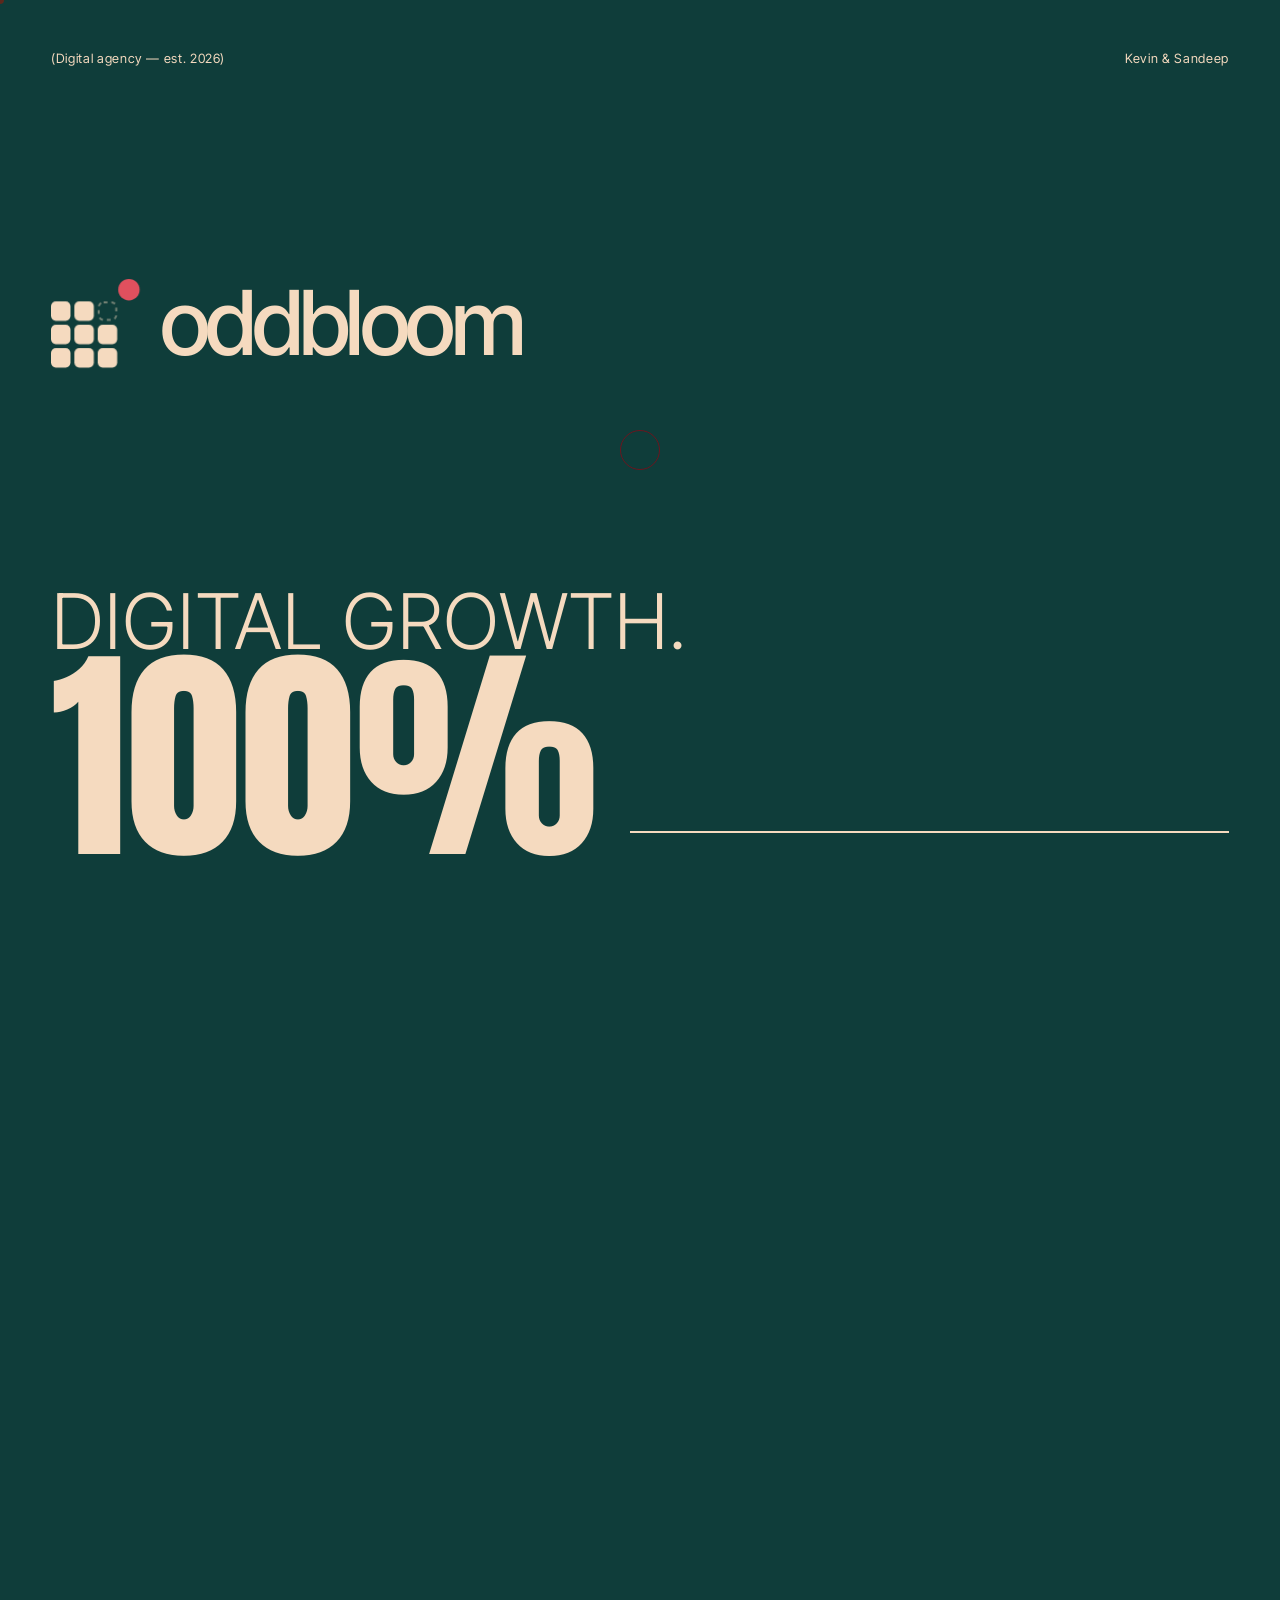
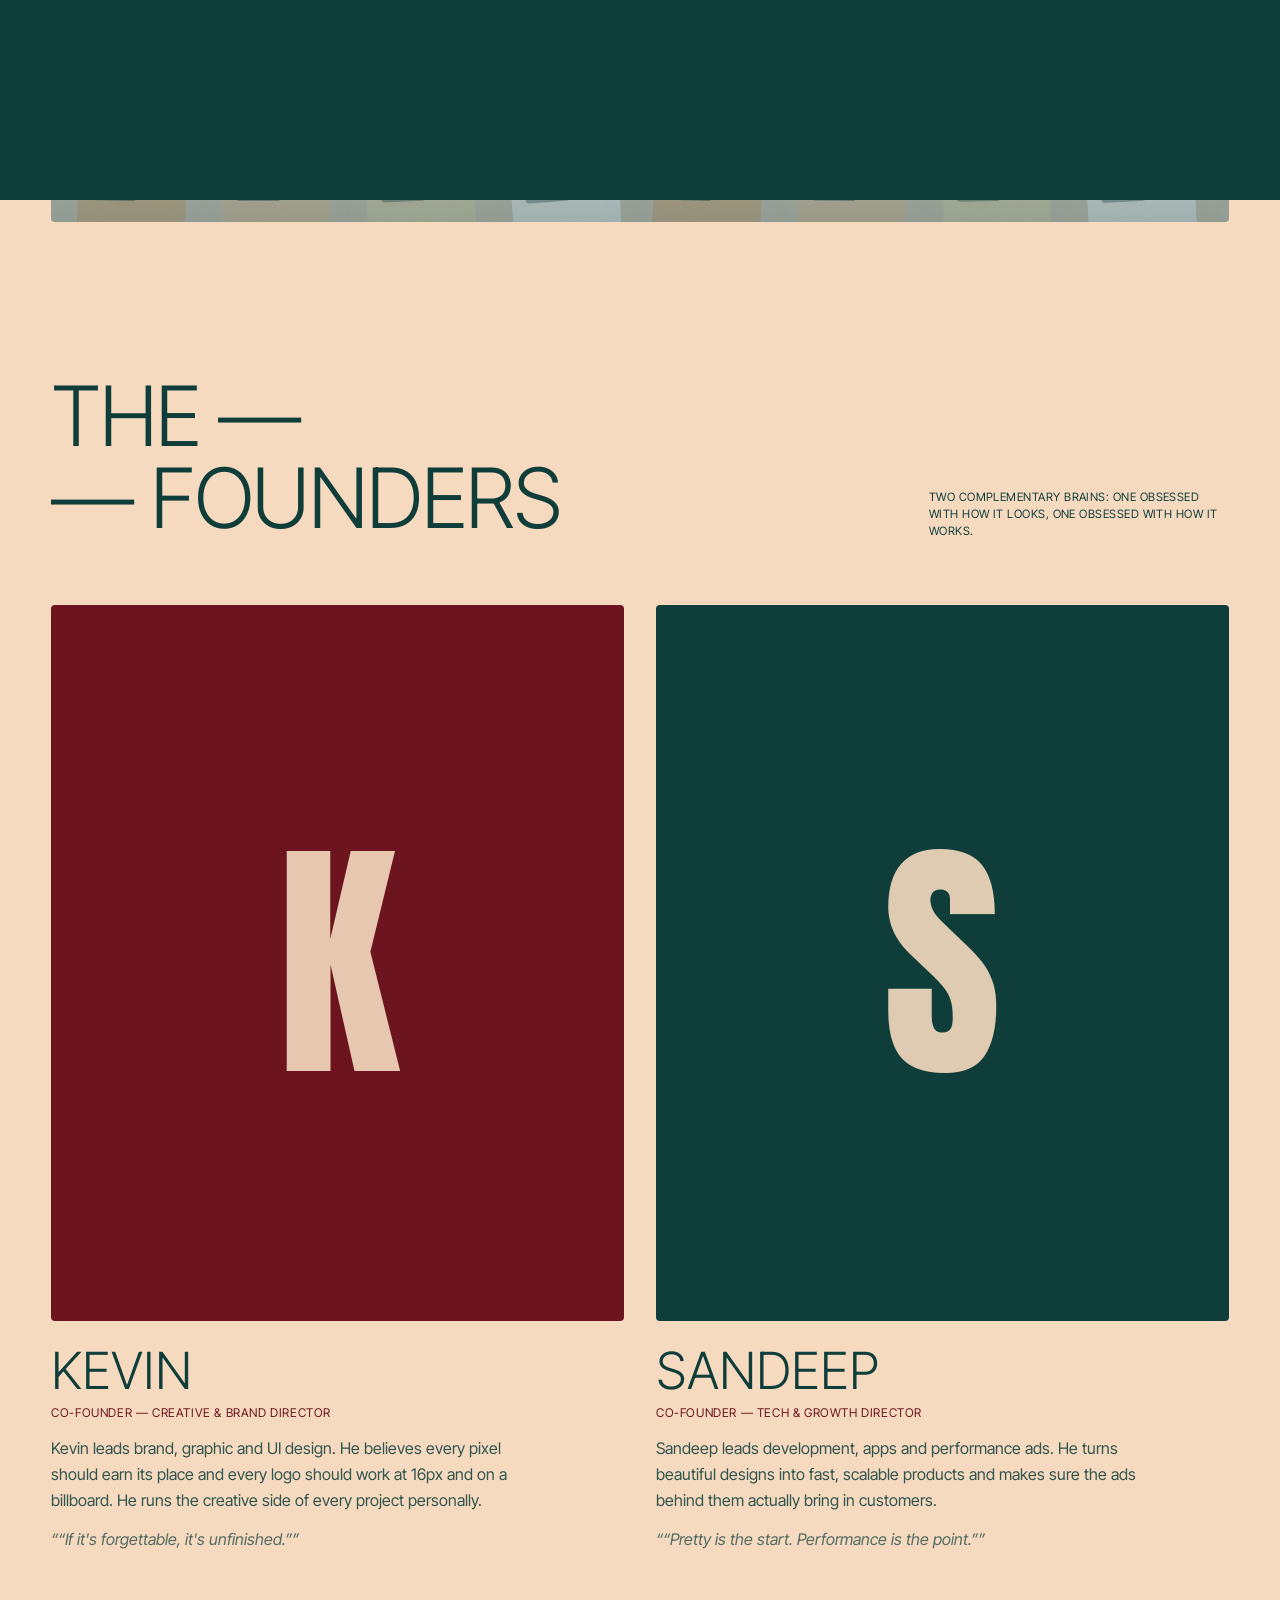
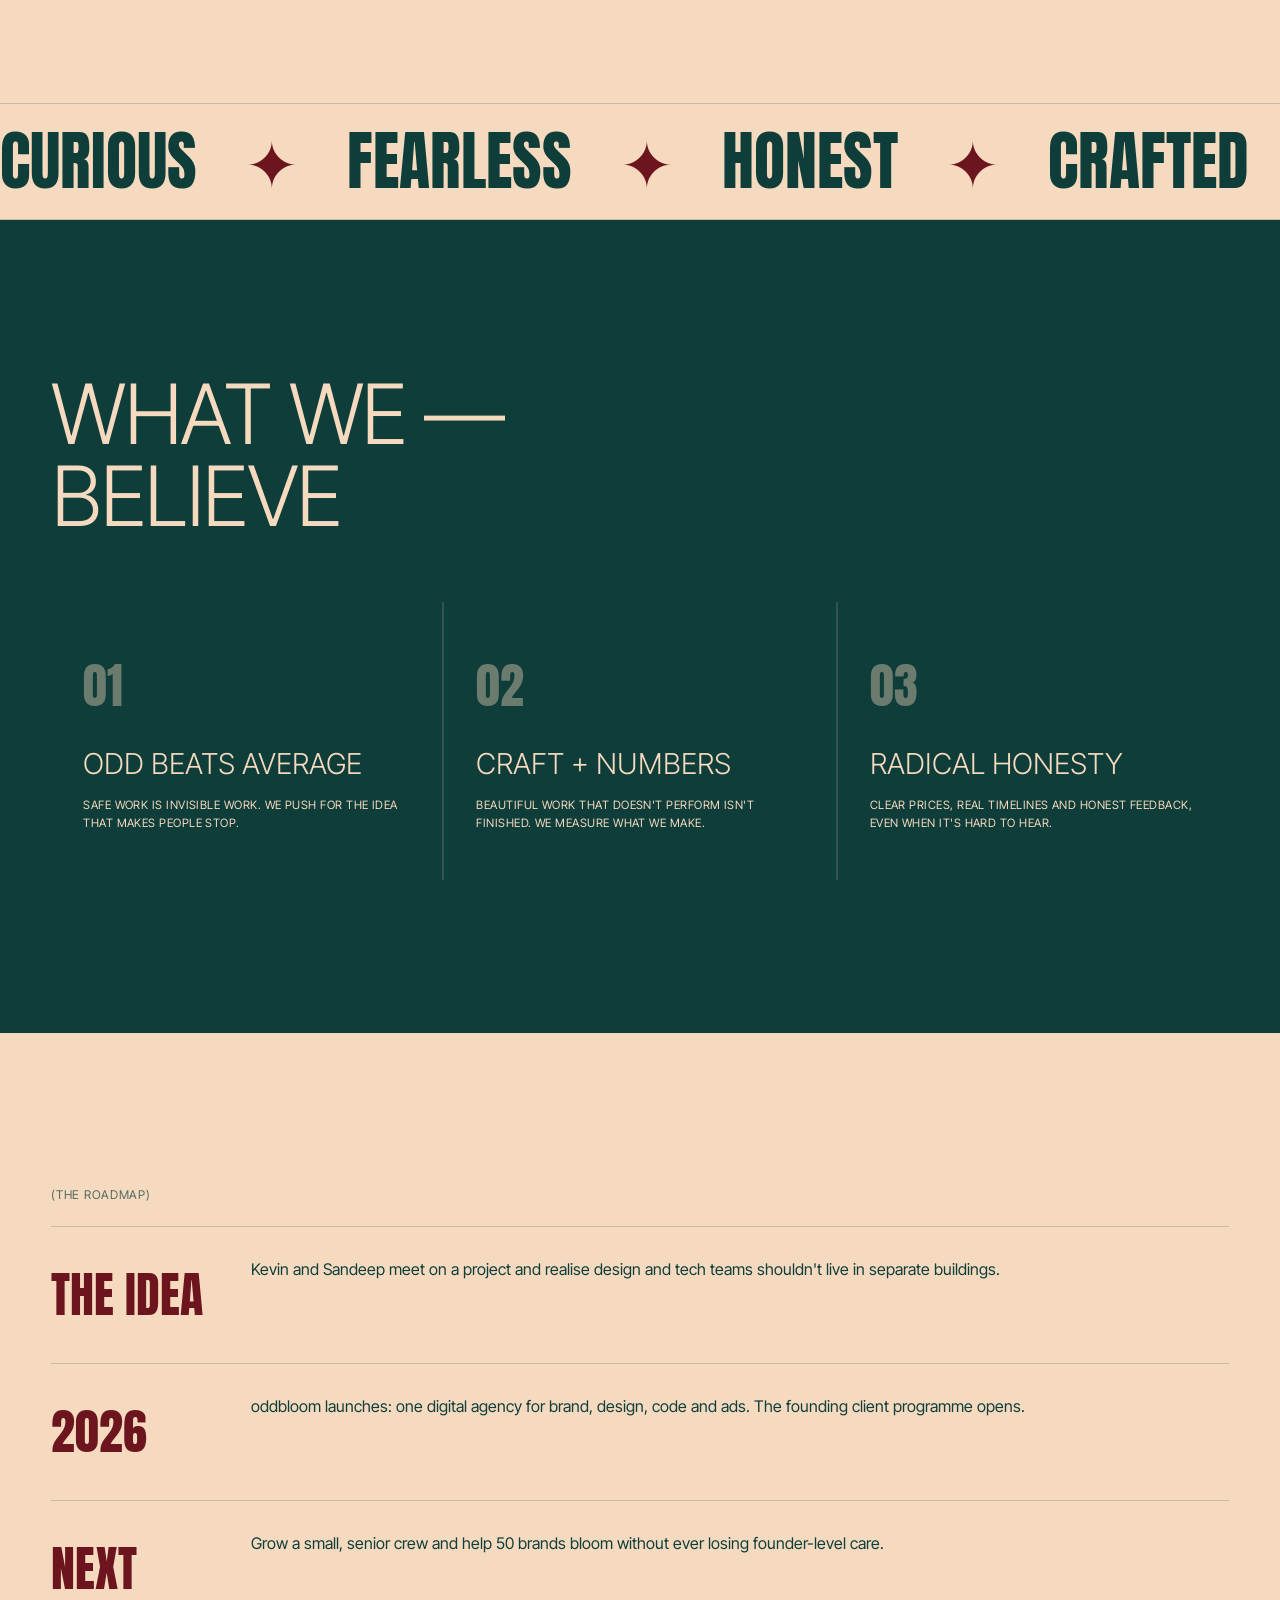
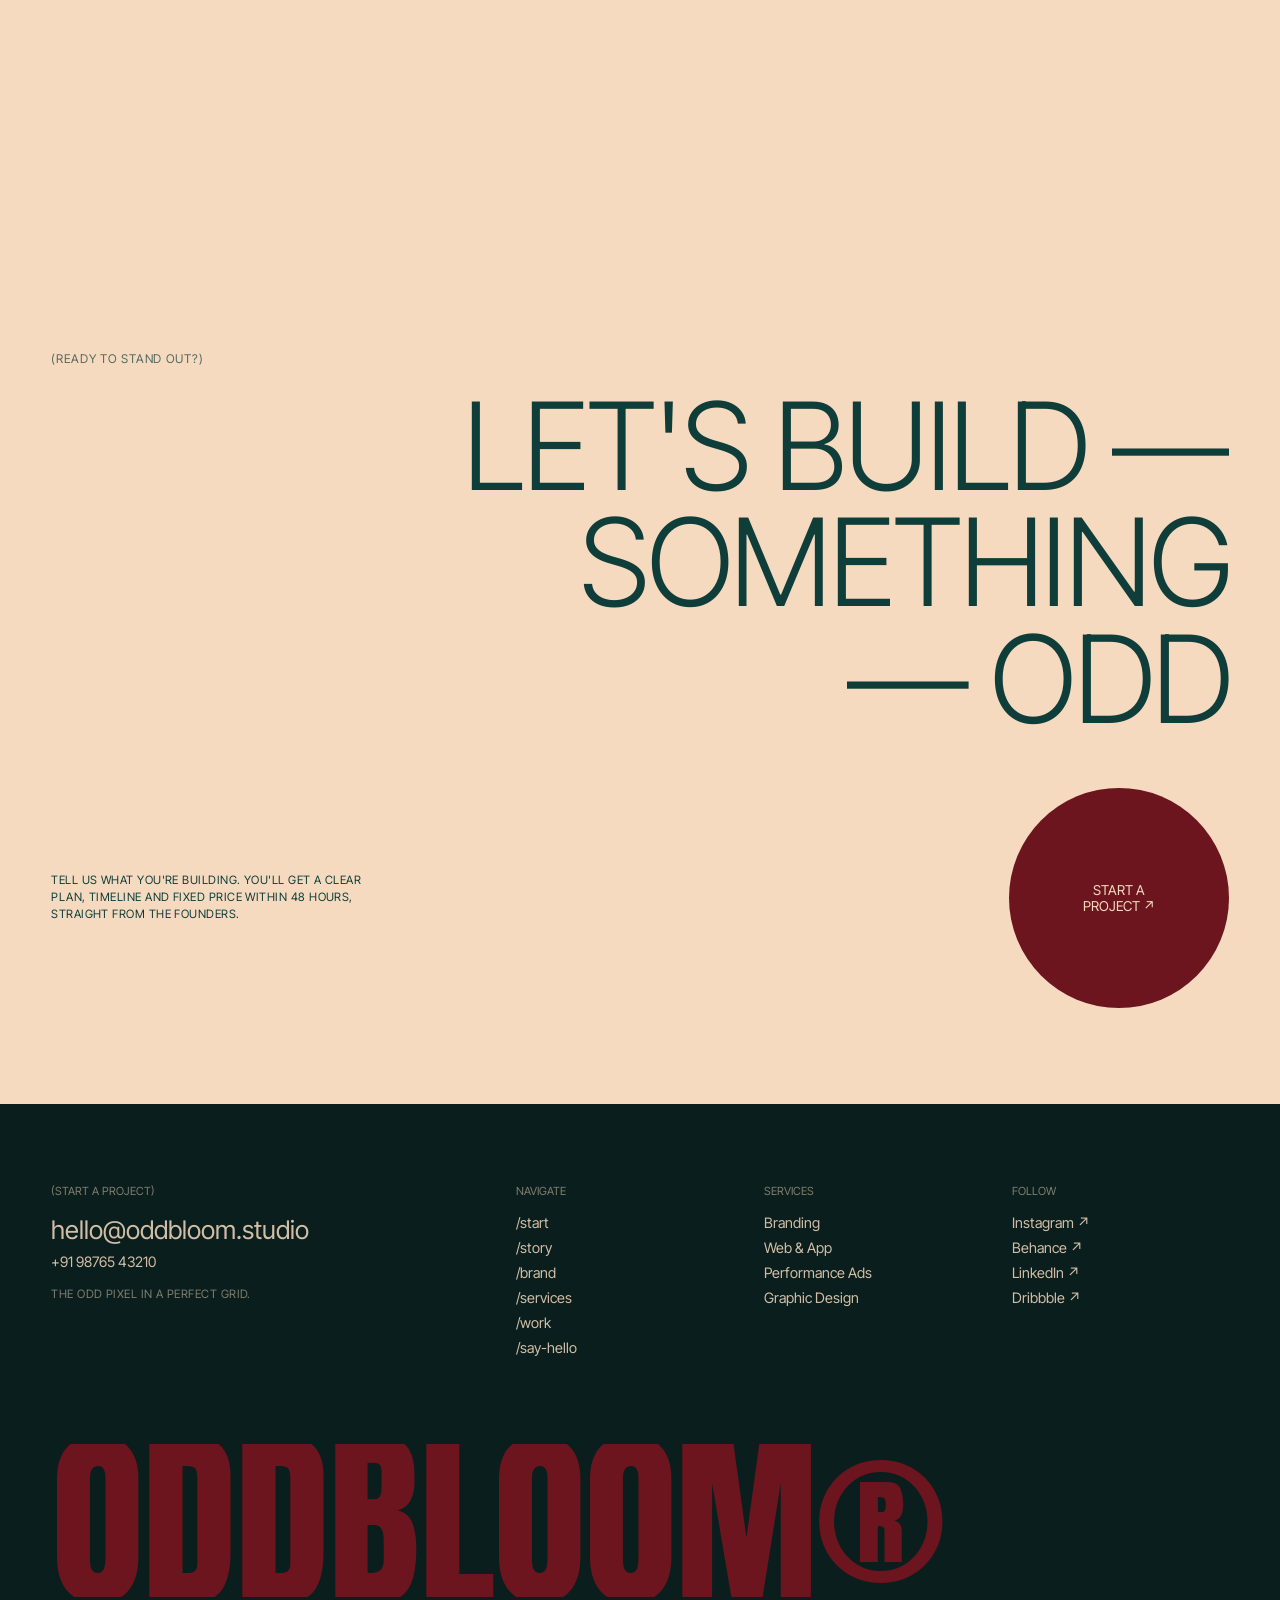
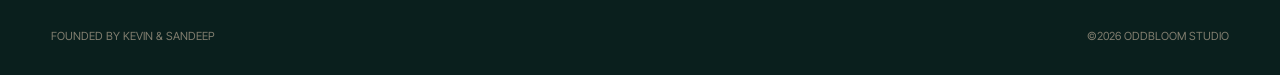
==== about.html @ 6abc6813 "first commit" ====
<!DOCTYPE html>
<html lang="en">
<head>
<meta charset="UTF-8"><meta name="viewport" content="width=device-width, initial-scale=1.0">
<title>Our Story — oddbloom® Digital Agency</title>
<meta name="description" content="oddbloom — a new-generation digital agency for brand, design, development and ads. Founded by Kevin & Sandeep.">
<meta property="og:title" content="oddbloom® — the digital agency that won’t blend in."><meta name="theme-color" content="#0F3D3A">
<link rel="icon" href="data:image/svg+xml,%3Csvg xmlns='http://www.w3.org/2000/svg' viewBox='-6 -6 58 58'%3E%3Crect x='-6' y='-6' width='58' height='58' rx='12' fill='%230F3D3A'/%3E%3Cg fill='%23F5DABF'%3E%3Crect x='0' y='12' width='10' height='10' rx='2.5'/%3E%3Crect x='12' y='12' width='10' height='10' rx='2.5'/%3E%3Crect x='0' y='24' width='10' height='10' rx='2.5'/%3E%3Crect x='12' y='24' width='10' height='10' rx='2.5'/%3E%3Crect x='24' y='24' width='10' height='10' rx='2.5'/%3E%3Crect x='0' y='36' width='10' height='10' rx='2.5'/%3E%3Crect x='12' y='36' width='10' height='10' rx='2.5'/%3E%3Crect x='24' y='36' width='10' height='10' rx='2.5'/%3E%3C/g%3E%3Ccircle cx='40' cy='6' r='5.5' fill='%23E0505E'/%3E%3C/svg%3E">
<link rel="preconnect" href="https://fonts.googleapis.com"><link rel="preconnect" href="https://fonts.gstatic.com" crossorigin>
<link href="https://fonts.googleapis.com/css2?family=Anton&family=Inter+Tight:wght@300;400;500&display=swap" rel="stylesheet">
<link rel="stylesheet" href="css/style.css">
</head>
<body>
<div class="preloader" id="preloader">
  <div class="pl-layer b"></div>
  <div class="pl-layer g">
    <div class="pl-top"><span>(Digital agency — est. 2026)</span><span>Kevin &amp; Sandeep</span></div>
    <div class="pl-logo"><svg class="mark" viewBox="0 0 46 46" aria-hidden="true"><g class="rot"><rect class="px" x="0" y="12" width="10" height="10" rx="2.5"/><rect class="px" x="12" y="12" width="10" height="10" rx="2.5"/><rect class="px" x="0" y="24" width="10" height="10" rx="2.5"/><rect class="px" x="12" y="24" width="10" height="10" rx="2.5"/><rect class="px" x="24" y="24" width="10" height="10" rx="2.5"/><rect class="px" x="0" y="36" width="10" height="10" rx="2.5"/><rect class="px" x="12" y="36" width="10" height="10" rx="2.5"/><rect class="px" x="24" y="36" width="10" height="10" rx="2.5"/></g><rect class="ghost" x="24.5" y="12.5" width="9" height="9" rx="2.5"/><circle class="odd" cx="40" cy="6" r="5.5"/></svg><span>oddbloom</span></div>
    <div><div class="pl-words"><span>Odd ideas.</span><span>Bold design.</span><span>Smart ads.</span><span>Digital growth.</span></div>
    <div class="pl-bottom"><div class="pl-count"><span id="plCount">0</span>%</div><div class="pl-bar"><i id="plBar"></i></div></div></div>
  </div>
</div>
<div class="pt"><i></i><i></i></div>
<div class="cursor"></div><div class="cursor-ring"></div>
<div class="progress"></div>
<header class="header">
  <a href="index.html" class="logo" aria-label="oddbloom home"><svg class="mark" viewBox="0 0 46 46" aria-hidden="true"><g><rect class="px" x="0" y="12" width="10" height="10" rx="2.5"/><rect class="px" x="12" y="12" width="10" height="10" rx="2.5"/><rect class="px" x="0" y="24" width="10" height="10" rx="2.5"/><rect class="px" x="12" y="24" width="10" height="10" rx="2.5"/><rect class="px" x="24" y="24" width="10" height="10" rx="2.5"/><rect class="px" x="0" y="36" width="10" height="10" rx="2.5"/><rect class="px" x="12" y="36" width="10" height="10" rx="2.5"/><rect class="px" x="24" y="36" width="10" height="10" rx="2.5"/></g><rect class="ghost" x="24.5" y="12.5" width="9" height="9" rx="2.5"/><circle class="odd" cx="40" cy="6" r="5.5"/></svg><span>oddbloom<sup>®</sup></span></a>
  <nav class="nav"><a href="index.html"><i>/</i>start</a><a href="about.html"><i>/</i>story</a><a href="brand.html"><i>/</i>brand</a><a href="services.html"><i>/</i>services</a><a href="work.html"><i>/</i>work</a><a href="contact.html"><i>/</i>say-hello</a></nav>
  <button class="menu-btn" aria-label="Menu"><span></span><span></span></button>
</header>
<div class="menu">
  <a href="index.html"><span>/start</span></a><a href="about.html"><span>/story</span></a><a href="brand.html"><span>/brand</span></a><a href="services.html"><span>/services</span></a><a href="work.html"><span>/work</span></a><a href="contact.html"><span>/say-hello</span></a>
</div>
<main>
<section class="hero page-hero dark"><div class="ph" style="opacity:.28" data-speed="0.15"><img src="assets/img/hero-about.jpg" alt=""></div>
  <span class="label" style="position:relative;z-index:2">(/story)</span>
  <h1 class="big"><span class="line"><span>TWO —</span></span><span class="line"><span>FOUNDERS</span></span><span class="line"><span>— ONE AGENCY</span></span></h1>
  <div class="hero-meta"><p class="small">A designer and an engineer who believe brands should feel human, look fearless and actually perform.</p><span class="small">(Scroll ↓)</span></div>
</section>
<section class="sec">
  <div class="container split">
    <span class="label">(Why “oddbloom”?)</span>
    <p class="statement scrub">“Odd” is the idea that doesn't fit the template. “Bloom” is what happens when it gets the right design, code and media behind it. oddbloom is our promise: protect the odd idea, then grow it online until nobody can scroll past it.</p>
  </div>
</section>
<section class="sec" style="padding-top:0"><div class="container"><div class="wide-img"><div class="ph"><img src="assets/img/workshop.jpg" alt="Workshop wall" loading="lazy"></div></div></div></section>
<section class="sec" style="padding-top:0">
  <div class="container">
    <div class="sec-head"><h2 class="h2"><span class="line"><span>THE —</span></span><span class="line"><span>— FOUNDERS</span></span></h2><p class="small">Two complementary brains: one obsessed with how it looks, one obsessed with how it works.</p></div>
    <div class="founders">
      <div class="founder reveal"><div class="img bordo"><span class="mono">K</span><div class="ph"><img src="images/kevin.jpg" alt="Kevin, co-founder"></div></div>
        <h3>Kevin</h3><span class="role">Co-founder — Creative &amp; Brand Director</span>
        <p>Kevin leads brand, graphic and UI design. He believes every pixel should earn its place and every logo should work at 16px and on a billboard. He runs the creative side of every project personally.</p>
        <q>“If it's forgettable, it's unfinished.”</q></div>
      <div class="founder reveal d2"><div class="img dark"><span class="mono">S</span><div class="ph"><img src="images/sandeep.jpg" alt="Sandeep, co-founder"></div></div>
        <h3>Sandeep</h3><span class="role">Co-founder — Tech &amp; Growth Director</span>
        <p>Sandeep leads development, apps and performance ads. He turns beautiful designs into fast, scalable products and makes sure the ads behind them actually bring in customers.</p>
        <q>“Pretty is the start. Performance is the point.”</q></div>
    </div>
  </div>
</section>
<div class="marquee "><div class="marquee-track"><span>Curious<em>✦</em></span><span>Fearless<em>✦</em></span><span>Honest<em>✦</em></span><span>Crafted<em>✦</em></span><span>Measurable<em>✦</em></span><span>Curious<em>✦</em></span><span>Fearless<em>✦</em></span><span>Honest<em>✦</em></span><span>Crafted<em>✦</em></span><span>Measurable<em>✦</em></span></div></div>
<section class="sec dark">
  <div class="container">
    <div class="sec-head"><h2 class="h2"><span class="line"><span>WHAT WE —</span></span><span class="line"><span>BELIEVE</span></span></h2></div>
    <div class="values">
      <div class="value reveal"><b>01</b><h3>Odd beats average</h3><p class="small">Safe work is invisible work. We push for the idea that makes people stop.</p></div>
      <div class="value reveal d1"><b>02</b><h3>Craft + numbers</h3><p class="small">Beautiful work that doesn't perform isn't finished. We measure what we make.</p></div>
      <div class="value reveal d2"><b>03</b><h3>Radical honesty</h3><p class="small">Clear prices, real timelines and honest feedback, even when it's hard to hear.</p></div>
    </div>
  </div>
</section>
<section class="sec">
  <div class="container timeline">
    <span class="label">(The roadmap)</span>
    <div class="t-row reveal"><b>THE IDEA</b><p>Kevin and Sandeep meet on a project and realise design and tech teams shouldn't live in separate buildings.</p></div>
    <div class="t-row reveal"><b>2026</b><p>oddbloom launches: one digital agency for brand, design, code and ads. The founding client programme opens.</p></div>
    <div class="t-row reveal"><b>NEXT</b><p>Grow a small, senior crew and help 50 brands bloom without ever losing founder-level care.</p></div>
  </div>
</section>
<section class="cta">
  <div class="container">
    <span class="label">(Ready to stand out?)</span>
    <h2 class="big right"><span class="line"><span>LET'S BUILD —</span></span><span class="line"><span>SOMETHING</span></span><span class="line"><span>— ODD</span></span></h2>
    <div class="cta-row"><p class="small" style="max-width:340px">Tell us what you're building. You'll get a clear plan, timeline and fixed price within 48 hours, straight from the founders.</p>
    <a href="contact.html" class="cta-circle" data-magnetic>Start a<br>project ↗</a></div>
  </div>
</section>
</main>
<footer class="footer">
  <div class="container">
    <div class="f-grid">
      <div><h4>(Start a project)</h4><a href="mailto:hello@oddbloom.studio" style="font-size:1.6rem">hello@oddbloom.studio</a><a href="tel:+919876543210">+91 98765 43210</a><p class="small" style="opacity:.5;margin-top:1rem">The odd pixel in a perfect grid.</p></div>
      <div><h4>Navigate</h4><a href="index.html">/start</a><a href="about.html">/story</a><a href="brand.html">/brand</a><a href="services.html">/services</a><a href="work.html">/work</a><a href="contact.html">/say-hello</a></div>
      <div><h4>Services</h4><a href="services.html">Branding</a><a href="services.html">Web &amp; App</a><a href="services.html">Performance Ads</a><a href="services.html">Graphic Design</a></div>
      <div><h4>Follow</h4><a href="#">Instagram ↗</a><a href="#">Behance ↗</a><a href="#">LinkedIn ↗</a><a href="#">Dribbble ↗</a></div>
    </div>
    <div class="f-logo">ODDBLOOM®</div>
    <div class="f-bottom"><span>Founded by Kevin &amp; Sandeep</span><span>©<span class="year"></span> oddbloom studio</span></div>
  </div>
</footer>
<script src="js/main.js"></script>
</body>
</html>
---- css/style.css ----
:root{--bordo:#6C151E;--green:#0F3D3A;--cream:#F5DABF;--ink:#0a1f1d;--ease:cubic-bezier(.77,0,.175,1);--out:cubic-bezier(.16,1,.3,1);--display:'Anton',sans-serif;--sans:'Inter Tight',sans-serif}
*{margin:0;padding:0;box-sizing:border-box}
html{scroll-behavior:smooth}
body{font-family:var(--sans);background:var(--cream);color:var(--green);overflow-x:hidden;-webkit-font-smoothing:antialiased}
body.loading{overflow:hidden}
a{color:inherit;text-decoration:none}
button{font:inherit;cursor:pointer;border:0;background:none;color:inherit}
::selection{background:var(--bordo);color:var(--cream)}
.container{width:min(1320px,92vw);margin-inline:auto}
.dark{background:var(--green);color:var(--cream)}
.bordo{background:var(--bordo);color:var(--cream)}
.small{font-size:.72rem;text-transform:uppercase;letter-spacing:.04em;line-height:1.5}

/* PRELOADER */
.preloader{position:fixed;inset:0;z-index:999;pointer-events:none}
.pl-layer{position:absolute;inset:0;transition:transform 1s var(--ease)}
.pl-layer.b{background:var(--bordo);transition-delay:.15s}
.pl-layer.g{background:var(--green);color:var(--cream);display:flex;flex-direction:column;justify-content:space-between;padding:4vw}
.preloader.done .pl-layer{transform:translateY(-100%)}
.pl-top{display:flex;justify-content:space-between;font-size:.8rem;letter-spacing:.05em}
.pl-words{height:1.1em;overflow:hidden;font:300 clamp(2rem,6vw,5rem)/1.1 var(--sans);text-transform:uppercase}
.pl-words span{display:block;animation:words 2.4s var(--ease) forwards}
@keyframes words{0%,20%{transform:translateY(0)}25%,45%{transform:translateY(-100%)}50%,70%{transform:translateY(-200%)}75%,100%{transform:translateY(-300%)}}
.pl-bottom{display:flex;align-items:flex-end;justify-content:space-between;gap:2rem}
.pl-count{font:clamp(5rem,18vw,16rem)/.8 var(--display)}
.pl-bar{flex:1;height:2px;background:rgba(245,218,191,.2);margin-bottom:1rem}
.pl-bar i{display:block;height:100%;width:0;background:var(--cream)}

/* PAGE TRANSITION */
.pt{position:fixed;inset:0;z-index:998;pointer-events:none}
.pt i{position:absolute;inset:0;transform:translateY(100%);transition:transform .7s var(--ease)}
.pt i:first-child{background:var(--bordo)}
.pt i:last-child{background:var(--green);transition-delay:.1s}
.pt.cover i{transform:translateY(0);transition:none}
.pt.reveal i{transform:translateY(-100%)}
.pt.leave i{transform:translateY(0)}

/* CURSOR */
.cursor,.cursor-ring{position:fixed;top:0;left:0;pointer-events:none;z-index:1000;border-radius:50%;transform:translate(-50%,-50%)}
.cursor{width:8px;height:8px;background:var(--bordo);mix-blend-mode:difference}
.cursor-ring{width:40px;height:40px;border:1px solid var(--bordo);display:grid;place-items:center;font-size:.65rem;text-transform:uppercase;color:var(--cream);transition:width .35s var(--out),height .35s var(--out),background .35s}
.cursor-ring.hover{width:70px;height:70px;background:rgba(108,21,30,.15)}
.cursor-ring.view{width:100px;height:100px;background:var(--bordo);border-color:var(--bordo)}
@media (hover:none){.cursor,.cursor-ring{display:none}}

/* HEADER */
.header{position:fixed;top:0;left:0;right:0;z-index:100;display:flex;justify-content:space-between;align-items:center;padding:1.4rem 4vw;transition:transform .5s var(--ease),background .4s;mix-blend-mode:difference;color:#fff}
.header.hide{transform:translateY(-100%)}
.logo{font-size:.85rem;font-weight:500;letter-spacing:.03em}
.nav{display:flex;gap:2.2rem;font-size:.75rem;text-transform:uppercase}
.nav a{position:relative;overflow:hidden;display:inline-block}
.nav a::after{content:'';position:absolute;left:0;bottom:-2px;width:100%;height:1px;background:currentColor;transform:scaleX(0);transform-origin:right;transition:transform .5s var(--ease)}
.nav a:hover::after,.nav a.active::after{transform:scaleX(1);transform-origin:left}
.menu-btn{display:none;width:34px;height:20px;position:relative;z-index:102}
.menu-btn span{position:absolute;left:0;width:100%;height:1.5px;background:#fff;transition:.4s var(--ease)}
.menu-btn span:first-child{top:4px}.menu-btn span:last-child{bottom:4px}
.menu-open .menu-btn span:first-child{top:9px;transform:rotate(45deg)}
.menu-open .menu-btn span:last-child{bottom:9px;transform:rotate(-45deg)}
.progress{position:fixed;top:0;left:0;height:2px;background:var(--bordo);z-index:101;width:0}
.menu{position:fixed;inset:0;background:var(--bordo);color:var(--cream);z-index:99;clip-path:circle(0% at 95% 4%);transition:clip-path .9s var(--ease);display:flex;flex-direction:column;justify-content:center;padding:0 6vw}
.menu-open .menu{clip-path:circle(150% at 95% 4%)}
.menu a{font:300 clamp(2.5rem,11vw,5rem)/1.1 var(--sans);text-transform:uppercase;overflow:hidden;display:block}
.menu a span{display:inline-block;transform:translateY(110%);transition:transform .8s var(--out)}
.menu-open .menu a span{transform:none}
.menu a:nth-child(2) span{transition-delay:.05s}.menu a:nth-child(3) span{transition-delay:.1s}.menu a:nth-child(4) span{transition-delay:.15s}.menu a:nth-child(5) span{transition-delay:.2s}
@media(max-width:800px){.nav{display:none}.menu-btn{display:block}}

/* TYPE */
.big{font:300 clamp(3rem,9.5vw,9.5rem)/.92 var(--sans);text-transform:uppercase;letter-spacing:-.04em}
.h2{font:300 clamp(2.4rem,6.5vw,6.5rem)/.95 var(--sans);text-transform:uppercase;letter-spacing:-.03em}
.line{display:block;overflow:hidden;padding-bottom:.04em}
.line>span{display:inline-block;transform:translateY(110%);transition:transform 1.2s var(--out)}
.ready .hero .line>span,.in .line>span,.line.in>span{transform:none}
.line:nth-child(2)>span{transition-delay:.1s}.line:nth-child(3)>span{transition-delay:.2s}
.right{text-align:right}
.indent{padding-left:12vw}
.label{font-size:.75rem;text-transform:uppercase;letter-spacing:.06em;opacity:.7;display:block;margin-bottom:1.5rem}

/* REVEAL */
.reveal{opacity:0;transform:translateY(50px);transition:opacity 1s var(--out),transform 1.2s var(--out)}
.reveal.in{opacity:1;transform:none}
.d1{transition-delay:.1s}.d2{transition-delay:.2s}.d3{transition-delay:.3s}
.scrub .w{opacity:.15;transition:opacity .3s}
.scrub .w.on{opacity:1}

/* HERO */
.hero{min-height:100vh;position:relative;padding:8rem 4vw 3rem;display:flex;flex-direction:column;justify-content:flex-end;overflow:hidden}
.hero .big{position:relative;z-index:2}
.hero-meta{display:flex;justify-content:space-between;align-items:flex-end;margin-top:2.5rem;gap:2rem;position:relative;z-index:2}
.hero-meta p{max-width:320px}
.arches{position:absolute;right:4vw;top:12vh;width:min(480px,38vw);height:62vh;z-index:1}
.arch{position:absolute;bottom:0;border-radius:999px 999px 20px 20px;transition:transform .6s var(--out)}
.arch.a1{left:0;width:38%;height:85%;background:linear-gradient(160deg,#8a2330,var(--bordo) 50%,#3e0a10);box-shadow:inset -20px 0 50px rgba(0,0,0,.3)}
.arch.a2{left:28%;width:40%;height:100%;background:radial-gradient(ellipse at 30% 20%,#1d5a55,var(--green) 45%,#061a18),repeating-linear-gradient(115deg,transparent 0 30px,rgba(255,255,255,.04) 30px 32px);background-blend-mode:overlay;box-shadow:0 30px 60px rgba(15,61,58,.35)}
.arch.a3{right:0;width:32%;height:65%;background:linear-gradient(180deg,#fff3e6,#e8c39f);box-shadow:inset 10px 0 40px rgba(108,21,30,.15)}
.orb{position:absolute;width:90px;height:90px;border-radius:50%;background:radial-gradient(circle at 35% 30%,#fff,var(--cream) 50%,#d4b08c);bottom:-20px;left:62%;box-shadow:0 20px 40px rgba(0,0,0,.2)}
.circle-badge{width:120px;height:120px;position:relative;flex-shrink:0}
.circle-badge svg{width:100%;height:100%;animation:spin 14s linear infinite}
.circle-badge text{font-size:9.5px;letter-spacing:1.4px;text-transform:uppercase;fill:currentColor}
.circle-badge b{position:absolute;inset:0;display:grid;place-items:center;font-size:1.4rem;font-weight:300}
@keyframes spin{to{transform:rotate(360deg)}}
.page-hero{min-height:75vh}

/* MARQUEE */
.marquee{overflow:hidden;padding:1.6rem 0;border-block:1px solid rgba(15,61,58,.2);white-space:nowrap}
.marquee.bordo{border:0}
.marquee-track{display:inline-flex;animation:marq 25s linear infinite}
.marquee span{font:clamp(2rem,5vw,4.5rem)/1 var(--display);text-transform:uppercase;padding-right:3rem}
.marquee span em{font-style:normal;color:var(--bordo);padding-left:3rem}
.marquee.bordo span em{color:var(--cream)}
@keyframes marq{to{transform:translateX(-50%)}}

/* SECTIONS */
section{position:relative}
.sec{padding:clamp(5rem,12vw,10rem) 0}
.split{display:grid;grid-template-columns:1fr 2fr;gap:4rem}
.statement{font:300 clamp(1.6rem,3.4vw,3.2rem)/1.15 var(--sans);letter-spacing:-.02em}
@media(max-width:800px){.split{grid-template-columns:1fr;gap:2rem}}
.sec-head{display:flex;justify-content:space-between;align-items:flex-end;gap:2rem;margin-bottom:4rem;flex-wrap:wrap}
.sec-head p{max-width:300px}

/* SERVICES LIST */
.srv{border-top:1px solid currentColor}
.srv-row{display:grid;grid-template-columns:80px 1fr 1fr 60px;align-items:center;padding:2rem 1rem;border-bottom:1px solid rgba(245,218,191,.25);position:relative;overflow:hidden;cursor:pointer}
.cream-bg .srv-row{border-color:rgba(15,61,58,.2)}
.srv-row::before{content:'';position:absolute;inset:0;background:var(--bordo);transform:scaleY(0);transform-origin:bottom;transition:transform .6s var(--ease);z-index:0}
.srv-row:hover::before{transform:scaleY(1)}
.srv-row>*{position:relative;z-index:1;transition:transform .6s var(--out),color .4s}
.srv-row:hover{color:var(--cream)}
.srv-row:hover h3{transform:translateX(20px)}
.srv-row h3{font:300 clamp(1.6rem,3.5vw,3rem)/1 var(--sans);text-transform:uppercase}
.srv-row .arr{font-size:1.6rem;justify-self:end;transition:transform .5s var(--out)}
.srv-row:hover .arr{transform:rotate(-45deg)}
@media(max-width:700px){.srv-row{grid-template-columns:40px 1fr 30px}.srv-row p{display:none}}

/* WORK GRID */
.work-grid{display:grid;grid-template-columns:repeat(2,1fr);gap:3rem 2rem}
.work-card:nth-child(even){margin-top:8rem}
.work-card .img{aspect-ratio:4/5;overflow:hidden;position:relative;border-radius:4px}
.work-card .art{position:absolute;inset:0;transition:transform 1.2s var(--out)}
.work-card:hover .art{transform:scale(1.08)}
.work-card .meta{display:flex;justify-content:space-between;margin-top:1rem;font-size:.75rem;text-transform:uppercase}
.work-card h3{font:300 clamp(1.4rem,2.5vw,2.2rem)/1.1 var(--sans);text-transform:uppercase;margin-top:.4rem}
.work-card.hide{display:none}
@media(max-width:700px){.work-grid{grid-template-columns:1fr}.work-card:nth-child(even){margin-top:0}}
.art-1{background:radial-gradient(circle at 70% 30%,var(--cream) 0 18%,transparent 19%),linear-gradient(135deg,var(--bordo),#3e0a10)}
.art-2{background:repeating-linear-gradient(90deg,var(--green) 0 40px,#134a46 40px 80px),var(--green)}
.art-2::after,.art-4::after,.art-6::after{content:'';position:absolute;inset:20% 25%;border-radius:999px 999px 0 0}
.art-2::after{background:linear-gradient(var(--cream),#e3b98f)}
.art-3{background:conic-gradient(from 200deg at 50% 60%,var(--bordo),var(--green),var(--cream),var(--bordo))}
.art-4{background:var(--cream)}.art-4::after{background:var(--bordo);inset:15% 20% 0}
.art-5{background:radial-gradient(circle at 30% 70%,var(--bordo) 0 25%,transparent 26%),radial-gradient(circle at 70% 35%,var(--cream) 0 20%,transparent 21%),var(--green)}
.art-6{background:linear-gradient(180deg,#1a1a1a,var(--green))}.art-6::after{background:radial-gradient(circle at 40% 30%,#a8323f,var(--bordo));inset:30% 30% 10%}
.filters{display:flex;gap:.6rem;flex-wrap:wrap;margin-bottom:3rem}
.filters button{padding:.6rem 1.3rem;border:1px solid var(--green);border-radius:99px;font-size:.75rem;text-transform:uppercase;transition:.3s}
.filters button.active,.filters button:hover{background:var(--green);color:var(--cream)}

/* STATS */
.stats{display:grid;grid-template-columns:repeat(4,1fr);gap:2rem}
.stat b{display:block;font:clamp(3.5rem,8vw,7rem)/1 var(--display);color:var(--cream)}
.stat span{font-size:.75rem;text-transform:uppercase;opacity:.75}
@media(max-width:700px){.stats{grid-template-columns:repeat(2,1fr)}}

/* TESTIMONIALS */
.testi{position:relative;min-height:280px}
.t-item{position:absolute;inset:0;opacity:0;transform:translateY(30px);transition:.8s var(--out);pointer-events:none}
.t-item.active{opacity:1;transform:none;pointer-events:auto}
.t-item blockquote{font:300 clamp(1.5rem,3.2vw,3rem)/1.2 var(--sans)}
.t-item cite{display:block;margin-top:2rem;font-style:normal;font-size:.8rem;text-transform:uppercase}
.t-nav{display:flex;gap:1rem;margin-top:2rem}
.t-nav button{width:56px;height:56px;border:1px solid currentColor;border-radius:50%;font-size:1.2rem;transition:.3s}
.t-nav button:hover{background:var(--bordo);border-color:var(--bordo);color:var(--cream)}

/* BUTTON */
.btn{display:inline-flex;align-items:center;gap:.8rem;padding:1.1rem 2rem;border:1px solid currentColor;border-radius:99px;font-size:.8rem;text-transform:uppercase;position:relative;overflow:hidden;transition:color .5s}
.btn::before{content:'';position:absolute;inset:0;background:var(--bordo);border-radius:inherit;transform:translateY(101%);transition:transform .5s var(--ease)}
.btn:hover{color:var(--cream);border-color:var(--bordo)}
.btn:hover::before{transform:none}
.btn>*{position:relative}
.cta-circle{width:clamp(160px,18vw,220px);aspect-ratio:1;border-radius:50%;background:var(--bordo);color:var(--cream);display:grid;place-items:center;text-align:center;font-size:.85rem;text-transform:uppercase;transition:background .4s}
.cta-circle:hover{background:var(--green)}

/* CTA + FOOTER */
.cta{padding:10rem 0 6rem}
.cta-row{display:flex;justify-content:space-between;align-items:center;gap:2rem;flex-wrap:wrap;margin-top:3rem}
.footer{background:var(--ink);color:var(--cream);padding:5rem 0 2rem}
.f-grid{display:grid;grid-template-columns:2fr 1fr 1fr 1fr;gap:2rem;margin-bottom:5rem}
.f-grid h4{font-size:.7rem;text-transform:uppercase;opacity:.5;margin-bottom:1rem;font-weight:400}
.f-grid a{display:block;font-size:.9rem;margin-bottom:.5rem;opacity:.85;transition:.3s}
.f-grid a:hover{opacity:1;color:#f0a3ab;transform:translateX(5px)}
.f-logo{font:clamp(4rem,15vw,14rem)/.8 var(--display);color:var(--bordo);letter-spacing:-.01em;white-space:nowrap;overflow:hidden}
.f-bottom{display:flex;justify-content:space-between;font-size:.7rem;text-transform:uppercase;opacity:.5;margin-top:2rem}
@media(max-width:700px){.f-grid{grid-template-columns:1fr 1fr}}

/* ABOUT */
.values{display:grid;grid-template-columns:repeat(3,1fr);gap:2px;background:rgba(245,218,191,.15)}
.value{background:var(--green);padding:3rem 2rem;transition:background .5s}
.value:hover{background:var(--bordo)}
.value b{font:3rem var(--display);opacity:.4}
.value h3{font:300 1.8rem var(--sans);text-transform:uppercase;margin:1.5rem 0 1rem}
.team{display:grid;grid-template-columns:repeat(4,1fr);gap:1.5rem}
.member .img{aspect-ratio:3/4;position:relative;overflow:hidden;border-radius:4px}
.member .img .art{position:absolute;inset:0;transition:transform 1s var(--out),filter .6s;filter:grayscale(.6)}
.member:hover .art{transform:scale(1.06);filter:none}
.member .img i{position:absolute;left:1rem;bottom:1rem;font:normal 3rem var(--display);color:var(--cream)}
.member h4{font-weight:400;margin-top:1rem;text-transform:uppercase}
.member span{font-size:.75rem;opacity:.6;text-transform:uppercase}
.timeline .t-row{display:grid;grid-template-columns:200px 1fr;padding:2rem 0;border-top:1px solid rgba(15,61,58,.2)}
.timeline b{font:3rem var(--display);color:var(--bordo)}
@media(max-width:800px){.values,.team{grid-template-columns:1fr 1fr}.timeline .t-row{grid-template-columns:1fr}}

/* ACCORDION */
.acc-item{border-bottom:1px solid rgba(15,61,58,.25)}
.dark .acc-item{border-color:rgba(245,218,191,.25)}
.acc-head{width:100%;display:flex;justify-content:space-between;align-items:center;padding:2rem 0;text-align:left;gap:1rem}
.acc-head h3{font:300 clamp(1.4rem,3vw,2.6rem)/1 var(--sans);text-transform:uppercase}
.acc-head i{font-style:normal;font-size:2rem;transition:transform .5s var(--ease)}
.acc-item.open .acc-head i{transform:rotate(45deg)}
.acc-body{display:grid;grid-template-rows:0fr;transition:grid-template-rows .6s var(--ease)}
.acc-item.open .acc-body{grid-template-rows:1fr}
.acc-body>div{overflow:hidden}
.acc-body p{padding-bottom:2rem;max-width:640px;line-height:1.6;opacity:.85}
.tags{display:flex;gap:.5rem;flex-wrap:wrap;padding-bottom:2rem}
.tags span{padding:.4rem .9rem;border:1px solid currentColor;border-radius:99px;font-size:.7rem;text-transform:uppercase}

/* PROCESS + PRICING */
.process{display:grid;grid-template-columns:repeat(4,1fr);gap:1.5rem}
.step{border-top:2px solid var(--bordo);padding-top:1.5rem}
.step b{font:4rem var(--display);color:var(--bordo)}
.step h4{text-transform:uppercase;font-weight:500;margin:.5rem 0}
.step p{font-size:.9rem;line-height:1.5;opacity:.8}
.pricing{display:grid;grid-template-columns:repeat(3,1fr);gap:1.5rem}
.plan{border:1px solid rgba(245,218,191,.3);padding:2.5rem;border-radius:6px;transition:transform .5s var(--out),background .4s}
.plan:hover{transform:translateY(-10px);background:var(--bordo)}
.plan.feat{background:var(--cream);color:var(--green)}
.plan.feat:hover{background:var(--cream)}
.plan h4{text-transform:uppercase;font-weight:400}
.plan .price{font:4rem var(--display);margin:1rem 0}
.plan ul{list-style:none;margin:1.5rem 0 2rem;line-height:2.2;font-size:.9rem}
@media(max-width:800px){.process,.pricing{grid-template-columns:1fr}}

/* WORK LIST HOVER PREVIEW */
.wlist a{display:flex;justify-content:space-between;align-items:center;padding:2rem 0;border-bottom:1px solid rgba(15,61,58,.2);transition:padding .5s var(--out)}
.wlist a:hover{padding-left:2rem;color:var(--bordo)}
.wlist h3{font:300 clamp(1.6rem,4vw,3.5rem)/1 var(--sans);text-transform:uppercase}
.preview{position:fixed;top:0;left:0;width:280px;height:340px;pointer-events:none;z-index:50;border-radius:4px;overflow:hidden;transform:translate(-50%,-50%) scale(0);transition:transform .4s var(--out)}
.preview.show{transform:translate(-50%,-50%) scale(1)}
.preview .art{position:absolute;inset:0}

/* CONTACT */
.c-grid{display:grid;grid-template-columns:1fr 1.4fr;gap:5rem}
.c-info a{display:block;font:300 clamp(1.3rem,2.4vw,2rem) var(--sans);margin-bottom:.6rem;transition:color .3s}
.c-info a:hover{color:var(--bordo)}
.c-info>div{margin-bottom:3rem}
.field{position:relative;margin-bottom:2.2rem}
.field input,.field textarea{width:100%;background:none;border:0;border-bottom:1px solid rgba(15,61,58,.35);padding:1rem 0 .6rem;font:inherit;font-size:1.1rem;color:var(--green);outline:none;resize:none}
.field label{position:absolute;left:0;top:1rem;font-size:1.1rem;opacity:.6;transition:.35s var(--out);pointer-events:none}
.field input:focus+label,.field input:not(:placeholder-shown)+label,.field textarea:focus+label,.field textarea:not(:placeholder-shown)+label{top:-.7rem;font-size:.7rem;text-transform:uppercase;opacity:1;color:var(--bordo)}
.field::after{content:'';position:absolute;left:0;bottom:0;width:100%;height:1px;background:var(--bordo);transform:scaleX(0);transform-origin:left;transition:transform .6s var(--ease)}
.field:focus-within::after{transform:scaleX(1)}
.field.err input,.field.err textarea{border-color:var(--bordo)}
.field small{color:var(--bordo);font-size:.7rem;position:absolute;bottom:-1.2rem;left:0}
.chips{display:flex;flex-wrap:wrap;gap:.5rem;margin-bottom:2.5rem}
.chips input{display:none}
.chips label{padding:.6rem 1.2rem;border:1px solid var(--green);border-radius:99px;font-size:.75rem;text-transform:uppercase;cursor:pointer;transition:.3s}
.chips input:checked+label{background:var(--bordo);border-color:var(--bordo);color:var(--cream)}
.form-msg{margin-top:1.5rem;font-size:.9rem;color:var(--bordo);min-height:1.2em}
@media(max-width:800px){.c-grid{grid-template-columns:1fr}}

/* ===== v2 additions ===== */
.logo{display:flex;align-items:center;gap:.55rem;font-size:1.15rem;font-weight:500;letter-spacing:-.04em}
.logo svg{width:28px;height:28px;transition:transform .8s var(--out)}
.logo:hover svg{transform:rotate(90deg)}
.logo sup{font-size:.55rem;margin-left:1px}
.mark .p{fill:currentColor}.mark .odd{fill:var(--bordo)}
.header .mark .odd{fill:#f0a3ab}
.pl-logo{display:flex;align-items:center;gap:1.2rem;font:500 clamp(2.5rem,7vw,6rem)/1 var(--sans);letter-spacing:-.05em}
.pl-logo svg{width:1em;height:1em}
.pl-logo .p{transform-origin:20px 20px;transform:scale(0);animation:petal .9s var(--out) forwards}
.pl-logo g g:nth-child(2) .p{animation-delay:.15s}.pl-logo g g:nth-child(3) .p{animation-delay:.3s}.pl-logo g g:nth-child(4) .p{animation-delay:.45s}
.pl-logo .odd{transform-origin:35px 5px;transform:scale(0);animation:petal .6s var(--out) .9s forwards}
@keyframes petal{to{transform:scale(1)}}
.pl-logo .rot{animation:spin 6s linear infinite;transform-origin:20px 20px}

/* images */
.ph{position:absolute;inset:0;background:linear-gradient(135deg,var(--bordo),var(--green));overflow:hidden}
.ph img{width:100%;height:100%;object-fit:cover;filter:grayscale(1) contrast(1.05);transition:transform 1.2s var(--out),filter .8s}
.ph.fail img{display:none}
a:hover .ph img,.member:hover .ph img,.why-img:hover img{filter:grayscale(0);transform:scale(1.07)}
.ph::after{content:'';position:absolute;inset:0;background:linear-gradient(transparent 55%,rgba(15,61,58,.45));pointer-events:none}
.arch{overflow:hidden}
.arch .ph{border-radius:inherit}
.arch.a3 .ph{background:linear-gradient(180deg,#fff3e6,#e8c39f)}
.arch.a1 .ph img{filter:grayscale(1) sepia(.4) hue-rotate(-30deg) saturate(2.2) brightness(.7)}
.arch.a2 .ph img{filter:grayscale(1) sepia(.3) hue-rotate(120deg) saturate(1.6) brightness(.65)}
.work-card .img,.member .img{position:relative}
.work-card .tag{position:absolute;top:1rem;left:1rem;z-index:2;background:var(--cream);color:var(--green);font-size:.65rem;text-transform:uppercase;padding:.35rem .7rem;border-radius:99px}
.wide-img{position:relative;height:clamp(300px,60vh,620px);overflow:hidden;border-radius:4px}
.wide-img .ph{inset:-10% 0}

/* why us */
.why{display:grid;grid-template-columns:repeat(3,1fr);border-top:1px solid rgba(15,61,58,.25)}
.why-item{padding:2.5rem 2rem 3rem 0;border-bottom:1px solid rgba(15,61,58,.25);position:relative}
.why-item:not(:nth-child(3n)){border-right:1px solid rgba(15,61,58,.25);margin-right:2rem}
.why-item b{font:2.6rem var(--display);color:var(--bordo)}
.why-item h3{font:400 1.5rem/1.15 var(--sans);text-transform:uppercase;margin:1.2rem 0 .8rem;letter-spacing:-.02em}
.why-item p{font-size:.95rem;line-height:1.6;opacity:.85}
.why-item .icon{position:absolute;top:2.5rem;right:2rem;font-size:1.4rem;transition:transform .6s var(--out)}
.why-item:hover .icon{transform:rotate(180deg) scale(1.3);color:var(--bordo)}
@media(max-width:900px){.why{grid-template-columns:1fr}.why-item{margin-right:0!important;border-right:0!important}}
.offer{display:grid;grid-template-columns:1.2fr 1fr;gap:3rem;align-items:center}
.offer .big-num{font:clamp(6rem,16vw,14rem)/.8 var(--display);color:var(--cream)}
@media(max-width:800px){.offer{grid-template-columns:1fr}}

/* founders */
.founders{display:grid;grid-template-columns:1fr 1fr;gap:2rem}
.founder .img{aspect-ratio:4/5;position:relative;border-radius:4px;overflow:hidden}
.founder .mono{position:absolute;inset:0;display:grid;place-items:center;font:clamp(8rem,20vw,16rem)/1 var(--display);color:rgba(245,218,191,.9)}
.founder .ph{z-index:1}.founder .ph.fail{display:none}
.founder h3{font:300 clamp(2rem,4vw,3.5rem)/1 var(--sans);text-transform:uppercase;margin-top:1.5rem}
.founder .role{font-size:.75rem;text-transform:uppercase;color:var(--bordo);display:block;margin:.6rem 0 1rem;letter-spacing:.05em}
.founder p{line-height:1.6;opacity:.85;max-width:480px}
.founder q{display:block;margin-top:1rem;font-style:italic;opacity:.7}
@media(max-width:700px){.founders{grid-template-columns:1fr}}

/* service cards */
.s-cards{display:grid;grid-template-columns:repeat(4,1fr);gap:1.2rem}
.s-card{position:relative;aspect-ratio:3/4;border-radius:6px;overflow:hidden;color:var(--cream);display:flex;flex-direction:column;justify-content:flex-end;padding:1.5rem}
.s-card .ph::after{background:linear-gradient(transparent 20%,rgba(10,31,29,.92))}
.s-card>*:not(.ph){position:relative;z-index:2}
.s-card h3{font:400 1.4rem/1.1 var(--sans);text-transform:uppercase}
.s-card p{font-size:.85rem;line-height:1.5;max-height:0;opacity:0;overflow:hidden;transition:max-height .6s var(--ease),opacity .5s,margin .5s}
.s-card:hover p{max-height:120px;opacity:.9;margin-top:.6rem}
.s-card b{font:1rem var(--display);position:absolute;top:1.3rem;left:1.5rem;z-index:2}
@media(max-width:1000px){.s-cards{grid-template-columns:repeat(2,1fr)}}
.srv-row{grid-template-columns:80px 1.2fr 1fr 60px}

/* manifesto */
.manifesto{font:300 clamp(2rem,5vw,4.6rem)/1.05 var(--sans);text-transform:uppercase;letter-spacing:-.03em}
.manifesto em{font-style:normal;color:var(--bordo);font-family:var(--display);text-transform:uppercase}
.dark .manifesto em{color:#e88d97}

/* form extras */
.form-row{display:grid;grid-template-columns:1fr 1fr;gap:0 2rem}
@media(max-width:600px){.form-row{grid-template-columns:1fr}}
.chips input[type=radio]{display:none}
.chips input[type=radio]:checked+label{background:var(--green);color:var(--cream)}
.btn[disabled]{opacity:.6;pointer-events:none}
.hp{position:absolute;left:-9999px}
.thanks{min-height:100vh;display:flex;flex-direction:column;justify-content:center;align-items:flex-start;padding:0 6vw}
@media(max-width:800px){.arches{opacity:.35;width:70vw;right:-10vw}}

/* ===== v3: odd petal logo + story ===== */
.mark .seed{fill:var(--bordo)}
.mark .odd{fill:var(--bordo);transform-box:fill-box;transform-origin:50% 100%}
.header .mark .odd,.header .mark .seed{fill:#f0a3ab}
.logo:hover svg{transform:none}
.logo:hover .odd{animation:wiggle .8s var(--out)}
@keyframes wiggle{30%{transform:rotate(-25deg)}60%{transform:rotate(12deg)}}
.pl-logo .p{transform-box:fill-box;transform-origin:50% 100%;transform:scale(0);animation:petal .8s var(--out) forwards}
.pl-logo g g:nth-child(2) .p{animation-delay:.12s}.pl-logo g g:nth-child(3) .p{animation-delay:.24s}.pl-logo g g:nth-child(4) .p{animation-delay:.36s}
.pl-logo .odd{transform:scale(0);animation:petal .7s var(--out) .8s forwards,drift 3s ease-in-out 1.5s infinite}
.pl-logo .seed{fill:var(--cream)}
.pl-logo .rot{animation:none}
@keyframes drift{0%,100%{transform:scale(1) rotate(0)}50%{transform:scale(1) rotate(-14deg)}}
.hero-mark{position:absolute;right:4vw;top:50%;width:min(520px,40vw);transform:translateY(-55%);color:var(--green);z-index:1;pointer-events:none}
.hero-mark svg{width:100%;height:auto;overflow:visible}
.hero-mark .rot{transform-origin:20px 20px;animation:spin 40s linear infinite}
.hero-mark .odd{animation:drift 4s ease-in-out infinite}
.hero-mark .p{transform-box:fill-box;transform-origin:50% 100%;transform:scale(0);transition:transform 1.4s var(--out)}
.ready .hero-mark .p{transform:scale(1)}
.ready .hero-mark g g:nth-child(2) .p{transition-delay:.15s}.ready .hero-mark g g:nth-child(3) .p{transition-delay:.3s}.ready .hero-mark g g:nth-child(4) .p{transition-delay:.45s}
@media(max-width:800px){.hero-mark{opacity:.18;width:90vw;right:-20vw}}

/* story spine */
.story{position:relative}
.stem{position:absolute;left:2vw;top:0;width:20px;height:100%;z-index:3;pointer-events:none;overflow:visible}
.stem path{fill:none;stroke:var(--bordo);stroke-width:1.4;vector-effect:non-scaling-stroke;stroke-dasharray:1;stroke-dashoffset:1}
.chap-tag{display:inline-block;font-size:.75rem;text-transform:uppercase;letter-spacing:.08em;padding:.5rem 1rem;border:1px solid currentColor;border-radius:99px;position:sticky;top:6rem}
.bud{display:block;width:14px;height:14px;border-radius:50%;background:var(--bordo);margin-top:1.5rem;transform:scale(0);transition:transform .8s var(--out) .3s;box-shadow:0 0 0 0 rgba(108,21,30,.4)}
.chapter.in .bud,.chapter .bud.on{transform:scale(1);animation:pulse 2.4s infinite}
.bordo .bud{background:var(--cream)}
@keyframes pulse{70%{box-shadow:0 0 0 18px rgba(108,21,30,0)}}
.lead{font:300 clamp(1.15rem,1.8vw,1.55rem)/1.5 var(--sans);margin-top:2rem;max-width:760px}
.lead strong{font-weight:500}
.chapter-ind{position:fixed;left:4vw;bottom:2rem;z-index:90;display:flex;align-items:center;gap:.8rem;font-size:.7rem;text-transform:uppercase;letter-spacing:.06em;background:var(--cream);color:var(--green);padding:.6rem 1rem;border-radius:99px;box-shadow:0 8px 30px rgba(0,0,0,.12);opacity:0;transform:translateY(20px);transition:.5s var(--out)}
.chapter-ind.show{opacity:1;transform:none}
.chapter-ind i{width:8px;height:8px;border-radius:50%;background:var(--bordo);animation:pulse 2s infinite}

/* field of sameness */
.field-wrap{margin-top:5rem}
.field-grid{display:grid;grid-template-columns:repeat(12,1fr);gap:clamp(.6rem,2vw,1.6rem)}
.field-grid i{aspect-ratio:1;border-radius:50% 0 50% 50%;background:var(--cream);transform:rotate(-45deg) scale(.7);transition:opacity 1s,transform 1s var(--out),background 1s}
.field-wrap.in .field-grid i{opacity:.12}
.field-wrap.in .field-grid i.odd-one{opacity:1;background:#c4303f;transform:rotate(-20deg) scale(1.25);animation:breathe 2.5s ease-in-out 1.5s infinite}
@keyframes breathe{50%{transform:rotate(-5deg) scale(1.4)}}
.field-grid i:hover{opacity:.6!important}
.field-cap{margin-top:2rem;text-align:right}.field-cap span{color:#e88d97}

/* logo explained */
.logo-explain{display:grid;grid-template-columns:1fr 1.2fr;gap:4rem;align-items:center;margin-top:5rem;padding:4rem;background:var(--green);color:var(--cream);border-radius:8px}
.le-mark svg{width:100%;max-width:360px;overflow:visible}
.le-mark .odd{animation:drift 3s ease-in-out infinite}
.le-mark .seed{fill:var(--cream)}
.le-notes div{padding:1.5rem 0;border-bottom:1px solid rgba(245,218,191,.2)}
.le-notes b{display:block;font:1.8rem var(--display);text-transform:uppercase;color:#e88d97}
.le-notes span{opacity:.85;line-height:1.5}
@media(max-width:800px){.logo-explain{grid-template-columns:1fr;padding:2rem}}

/* name grid */
.name-grid{display:grid;grid-template-columns:repeat(8,1fr);gap:1px;margin-top:4rem;background:rgba(245,218,191,.2)}
.nl{background:var(--bordo);padding:2rem 1rem;transition:background .5s,transform .5s var(--out)}
.nl:hover{background:var(--green);transform:translateY(-8px)}
.nl b{display:block;font:clamp(3.5rem,6vw,6rem)/1 var(--display)}
.nl b.odd-l{color:var(--green)}
.nl:hover b.odd-l{color:var(--cream)}
.nl h4{text-transform:uppercase;font-weight:500;margin:1rem 0 .5rem;font-size:.95rem}
.nl p{font-size:.8rem;line-height:1.45;opacity:.8}
@media(max-width:1000px){.name-grid{grid-template-columns:repeat(4,1fr)}}
@media(max-width:560px){.name-grid{grid-template-columns:repeat(2,1fr)}}

/* them vs us */
.vs{margin-top:4rem}
.vs-row{display:grid;grid-template-columns:1fr 60px 1fr;align-items:center;padding:1.6rem 0;border-bottom:1px solid rgba(245,218,191,.2);gap:1rem}
.vs-row .them{opacity:.5;position:relative;font-size:clamp(1rem,1.6vw,1.3rem);justify-self:start}
.vs-row .them::after{content:'';position:absolute;left:0;top:52%;height:1.5px;width:100%;background:#e88d97;transform:scaleX(0);transform-origin:left;transition:transform .9s var(--ease) .4s}
.vs-row.in .them::after{transform:scaleX(1)}
.vs-row .us{font:400 clamp(1.2rem,2.2vw,1.9rem)/1.2 var(--sans);text-transform:uppercase}
.vs-arrow{color:#e88d97;font-size:1.5rem;text-align:center;transition:transform .5s var(--out)}
.vs-row:hover .vs-arrow{transform:translateX(10px)}
@media(max-width:700px){.vs-row{grid-template-columns:1fr}.vs-arrow{display:none}}

/* ===== v4: The Odd Pixel logo ===== */
.mark{overflow:visible}
.mark .px{fill:currentColor;transform-box:fill-box;transform-origin:center}
.mark .ghost{fill:none;stroke:currentColor;stroke-width:1;stroke-dasharray:2 2;opacity:.45}
.mark .odd{fill:var(--bordo);transform-box:view-box;transform-origin:0 0;animation:none}
.header .mark .odd{fill:#f0a3ab}
.logo svg{width:30px;height:30px}
.logo:hover .odd{animation:escape .9s var(--out)}
@keyframes escape{0%{transform:translate(-11px,11px) scale(.75)}60%{transform:translate(2px,-2px) scale(1.1)}100%{transform:none}}
@keyframes bob{0%,100%{transform:translate(0,0)}50%{transform:translate(2px,-2px)}}
.nav i{font-style:normal;opacity:.5;margin-right:1px}
/* preloader */
.pl-logo .px{transform:scale(0);animation:petal .5s var(--out) forwards}
.pl-logo .px:nth-child(2){animation-delay:.07s}.pl-logo .px:nth-child(3){animation-delay:.14s}.pl-logo .px:nth-child(4){animation-delay:.21s}
.pl-logo .px:nth-child(5){animation-delay:.28s}.pl-logo .px:nth-child(6){animation-delay:.35s}.pl-logo .px:nth-child(7){animation-delay:.42s}.pl-logo .px:nth-child(8){animation-delay:.49s}
.pl-logo .odd{fill:#e0505e;opacity:0;animation:escapeIn 1.1s var(--out) .8s forwards}
@keyframes escapeIn{0%{opacity:1;transform:translate(-11px,11px) scale(.8)}40%{transform:translate(-11px,11px) scale(.8)}100%{opacity:1;transform:none}}
/* hero */
.hero-mark .rot{animation:none}
.hero-mark .px{transform:scale(0);transition:transform 1s var(--out)}
.ready .hero-mark .px{transform:scale(1)}
.ready .hero-mark .px:nth-child(2){transition-delay:.08s}.ready .hero-mark .px:nth-child(3){transition-delay:.16s}.ready .hero-mark .px:nth-child(4){transition-delay:.24s}
.ready .hero-mark .px:nth-child(5){transition-delay:.32s}.ready .hero-mark .px:nth-child(6){transition-delay:.4s}.ready .hero-mark .px:nth-child(7){transition-delay:.48s}.ready .hero-mark .px:nth-child(8){transition-delay:.56s}
.hero-mark .odd{opacity:0}
.ready .hero-mark .odd{animation:escapeIn 1.2s var(--out) .9s forwards,bob 3s ease-in-out 2.2s infinite}
.hero-mark .ghost{stroke-width:.4}
.hero-mark{width:min(440px,34vw)}
.le-mark .odd{animation:bob 3s ease-in-out infinite;fill:#e0505e}
.le-mark .ghost{stroke-width:.5}
/* sameness grid -> pixels */
.field-grid i{border-radius:4px;transform:none}
.field-wrap.in .field-grid i.odd-one{border-radius:50%;background:#c4303f;transform:translate(30%,-30%) scale(1.15);animation:breathe2 2.5s ease-in-out 1.5s infinite}
@keyframes breathe2{50%{transform:translate(30%,-30%) scale(1.35)}}
.hero-mark{width:min(300px,22vw);top:90px;right:5vw;transform:none}
@media(max-width:800px){.hero-mark{width:40vw;top:80px;right:6vw;opacity:.25}}

/* ===== v5: brand assets ===== */
.nav{gap:1.8rem}
.strip-sec .sec-head{margin-bottom:3rem}
.strip{overflow:hidden}
.strip-track{display:flex;gap:1.5rem;width:max-content;animation:marq 60s linear infinite}
.strip:hover .strip-track{animation-play-state:paused}
.strip-item{position:relative;width:min(520px,70vw);aspect-ratio:16/10;border-radius:10px;overflow:hidden;flex-shrink:0}
.strip-item img{width:100%;height:100%;object-fit:cover;transition:transform 1s var(--out)}
.strip-item:hover img{transform:scale(1.06)}
.strip-item span{position:absolute;left:1rem;bottom:1rem;background:var(--cream);color:var(--green);font-size:.7rem;text-transform:uppercase;letter-spacing:.06em;padding:.4rem .8rem;border-radius:99px}
.brand-hero .hero-mark{color:var(--cream)}
.brand-hero .hero-mark .odd{fill:#e0505e}
.steps4{display:grid;grid-template-columns:repeat(4,1fr);gap:1.5rem;margin-top:4rem}
.steps4>div{border-top:2px solid var(--bordo);padding-top:1.4rem}
.steps4 i{font-style:normal;font-size:.75rem;color:var(--bordo);letter-spacing:.1em}
.steps4 b{display:block;font:400 1.8rem var(--sans);text-transform:uppercase;margin:.4rem 0}
.steps4 p{opacity:.8;line-height:1.5}
@media(max-width:800px){.steps4{grid-template-columns:1fr 1fr}}
.lg-grid{display:grid;grid-template-columns:repeat(4,1fr);gap:1.2rem}
.lg-item{position:relative;border-radius:10px;overflow:hidden;text-align:left;background:var(--green);transition:transform .5s var(--out)}
.lg-item img{width:100%;aspect-ratio:16/10;object-fit:cover;display:block;transition:transform .8s var(--out)}
.lg-item:hover{transform:translateY(-6px)}.lg-item:hover img{transform:scale(1.05)}
.lg-item span{display:flex;gap:.6rem;align-items:center;padding:.9rem 1rem;font-size:.8rem;text-transform:uppercase;letter-spacing:.04em;background:var(--cream);color:var(--green)}
.lg-item i{font-style:normal;color:var(--bordo)}
@media(max-width:900px){.lg-grid{grid-template-columns:repeat(2,1fr)}}
.hscroll{position:relative;background:var(--cream)}
.hs-sticky{position:sticky;top:0;height:100vh;overflow:hidden;display:flex;flex-direction:column;justify-content:center;gap:2rem}
.hs-head{display:flex;justify-content:space-between;align-items:flex-end}
.hs-track{display:flex;gap:2rem;padding:0 4vw;width:max-content;will-change:transform}
.hp-panel{width:min(62vw,820px);flex-shrink:0;margin:0}
.hp-panel img{width:100%;aspect-ratio:16/10;object-fit:cover;border-radius:12px;box-shadow:0 30px 60px rgba(15,61,58,.18)}
.hp-panel figcaption{margin-top:1rem;font-size:.85rem;text-transform:uppercase;letter-spacing:.06em}
.hp-panel figcaption i{font-style:normal;color:var(--bordo);margin-right:.8rem}
.hs-bar{margin:0 4vw;height:2px;background:rgba(15,61,58,.15)}.hs-bar i{display:block;height:100%;width:0;background:var(--bordo)}
.sws{display:grid;grid-template-columns:repeat(4,1fr);gap:1rem}
.sw{min-height:300px;border-radius:12px;padding:1.6rem;text-align:left;display:flex;flex-direction:column;justify-content:flex-end;border:1px solid rgba(245,218,191,.25);transition:transform .5s var(--out)}
.sw:hover{transform:translateY(-8px)}
.sw b{font:400 2rem var(--sans);text-transform:uppercase}.sw .hex{font-size:1rem;margin:.3rem 0 .8rem}
.sw p{font-size:.85rem;line-height:1.5;opacity:.85}.sw em{font-style:normal;font-size:.65rem;text-transform:uppercase;letter-spacing:.08em;margin-top:1rem;opacity:.6}
@media(max-width:900px){.sws{grid-template-columns:1fr 1fr}}
.vision-frame{height:80vh;overflow:auto;border-radius:12px;box-shadow:0 30px 60px rgba(15,61,58,.25);background:var(--green)}
.vision-frame img{width:100%;display:block}
.dls{display:grid;grid-template-columns:repeat(4,1fr);gap:1rem}
.dl{position:relative;border:1px solid rgba(245,218,191,.3);border-radius:12px;padding:1.6rem;min-height:220px;display:flex;flex-direction:column;justify-content:flex-end;gap:.4rem;transition:background .4s,transform .5s var(--out)}
.dl:hover{background:var(--bordo);transform:translateY(-6px)}
.dl b{font:400 1.6rem var(--sans);text-transform:uppercase}
.dl-n{position:absolute;top:1.4rem;left:1.6rem;font-size:.75rem;opacity:.6}
.dl-arrow{position:absolute;top:1.2rem;right:1.4rem;font-size:1.6rem;transition:transform .4s var(--out)}
.dl:hover .dl-arrow{transform:translateY(6px)}
@media(max-width:900px){.dls{grid-template-columns:1fr 1fr}}
.lightbox{position:fixed;inset:0;z-index:500;background:rgba(10,31,29,.94);display:flex;align-items:center;justify-content:center;opacity:0;pointer-events:none;transition:opacity .4s}
.lightbox.open{opacity:1;pointer-events:auto}
.lightbox img{max-width:84vw;max-height:80vh;border-radius:10px;transform:scale(.92);transition:transform .5s var(--out)}
.lightbox.open img{transform:none}
.lightbox button{position:absolute;color:var(--cream);font-size:1.6rem;width:56px;height:56px;border:1px solid rgba(245,218,191,.4);border-radius:50%}
.lb-close{top:2rem;right:2rem}.lb-prev{left:2rem}.lb-next{right:2rem}
.lb-cap{position:absolute;bottom:2rem;color:var(--cream);font-size:.8rem;text-transform:uppercase;letter-spacing:.08em}
.copied{position:fixed;left:50%;bottom:2rem;transform:translateX(-50%);background:var(--bordo);color:var(--cream);padding:.7rem 1.2rem;border-radius:99px;font-size:.8rem;z-index:600}
/* v6: custom brand illustrations */
.ph img{filter:none}
a:hover .ph img,.member:hover .ph img{filter:none}
.page-hero .ph{opacity:.55!important}
.page-hero .ph::after{background:linear-gradient(rgba(15,61,58,.35),rgba(15,61,58,.85))}
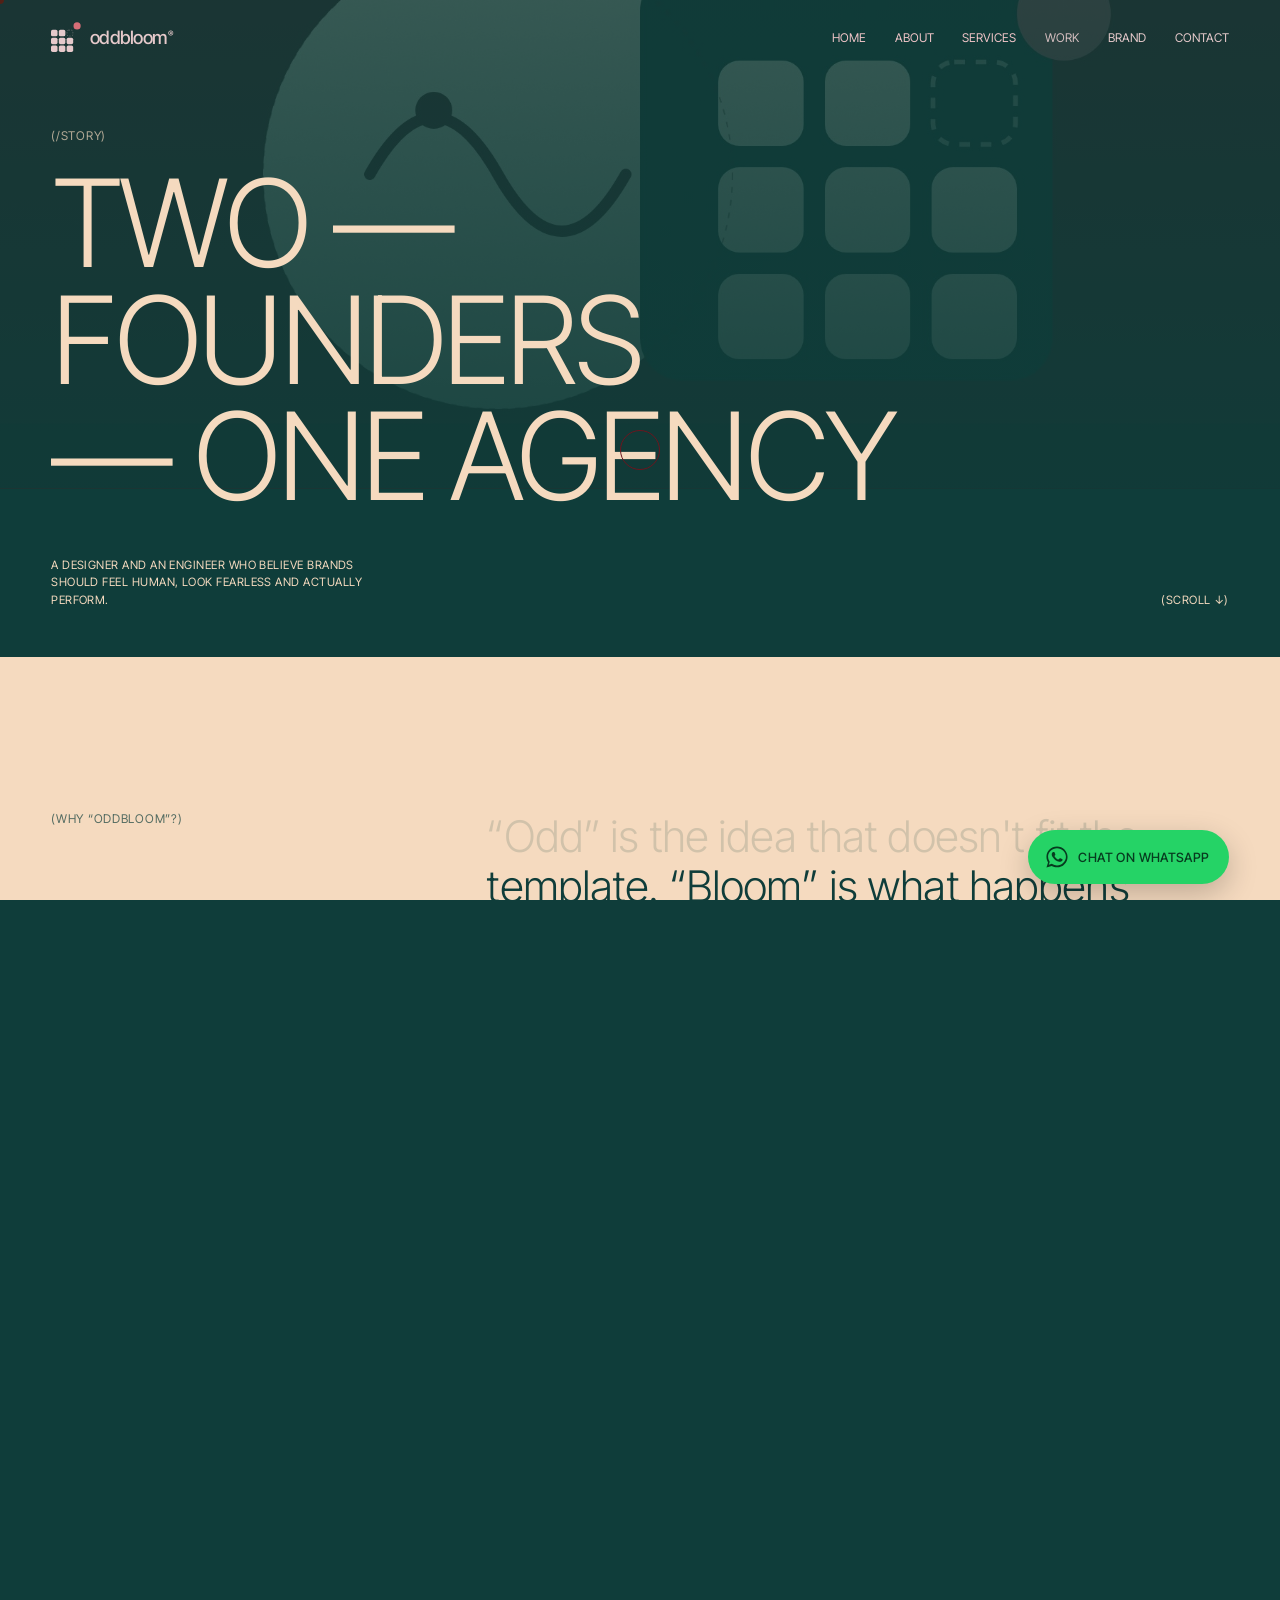
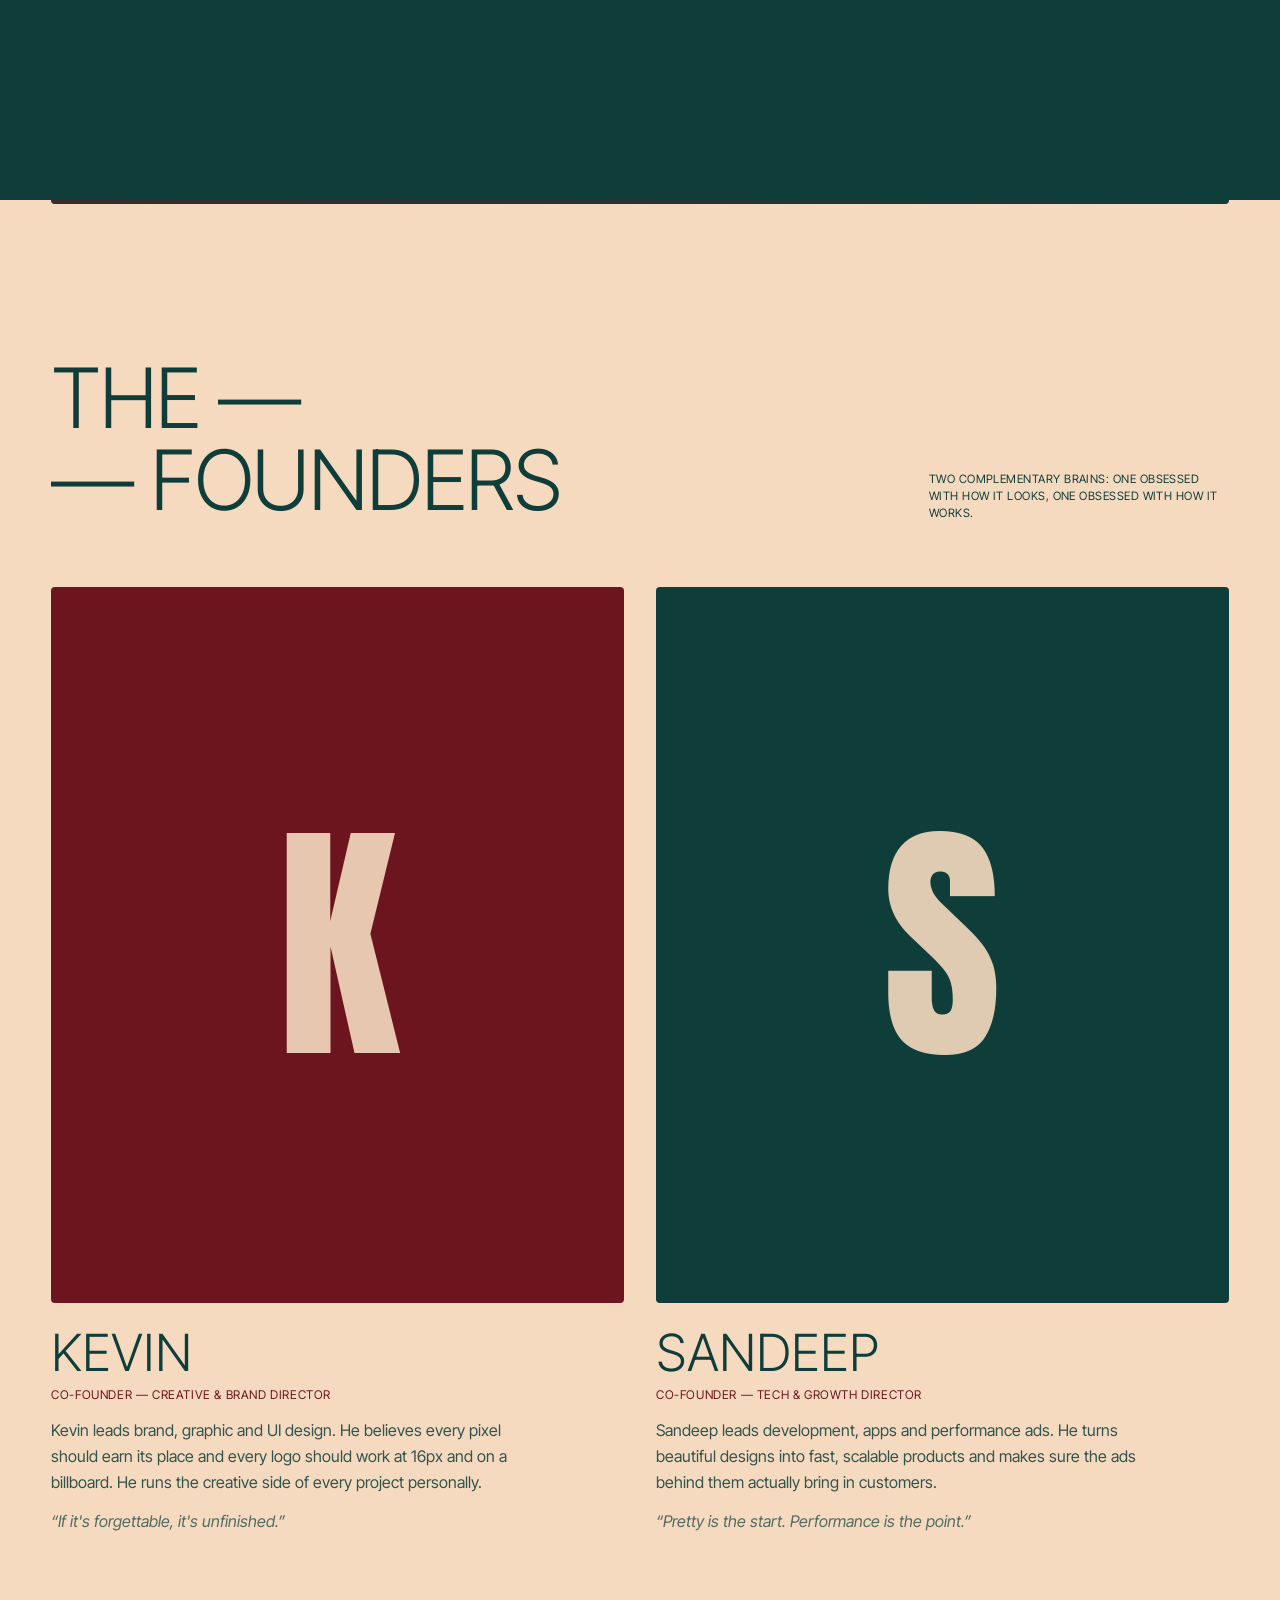
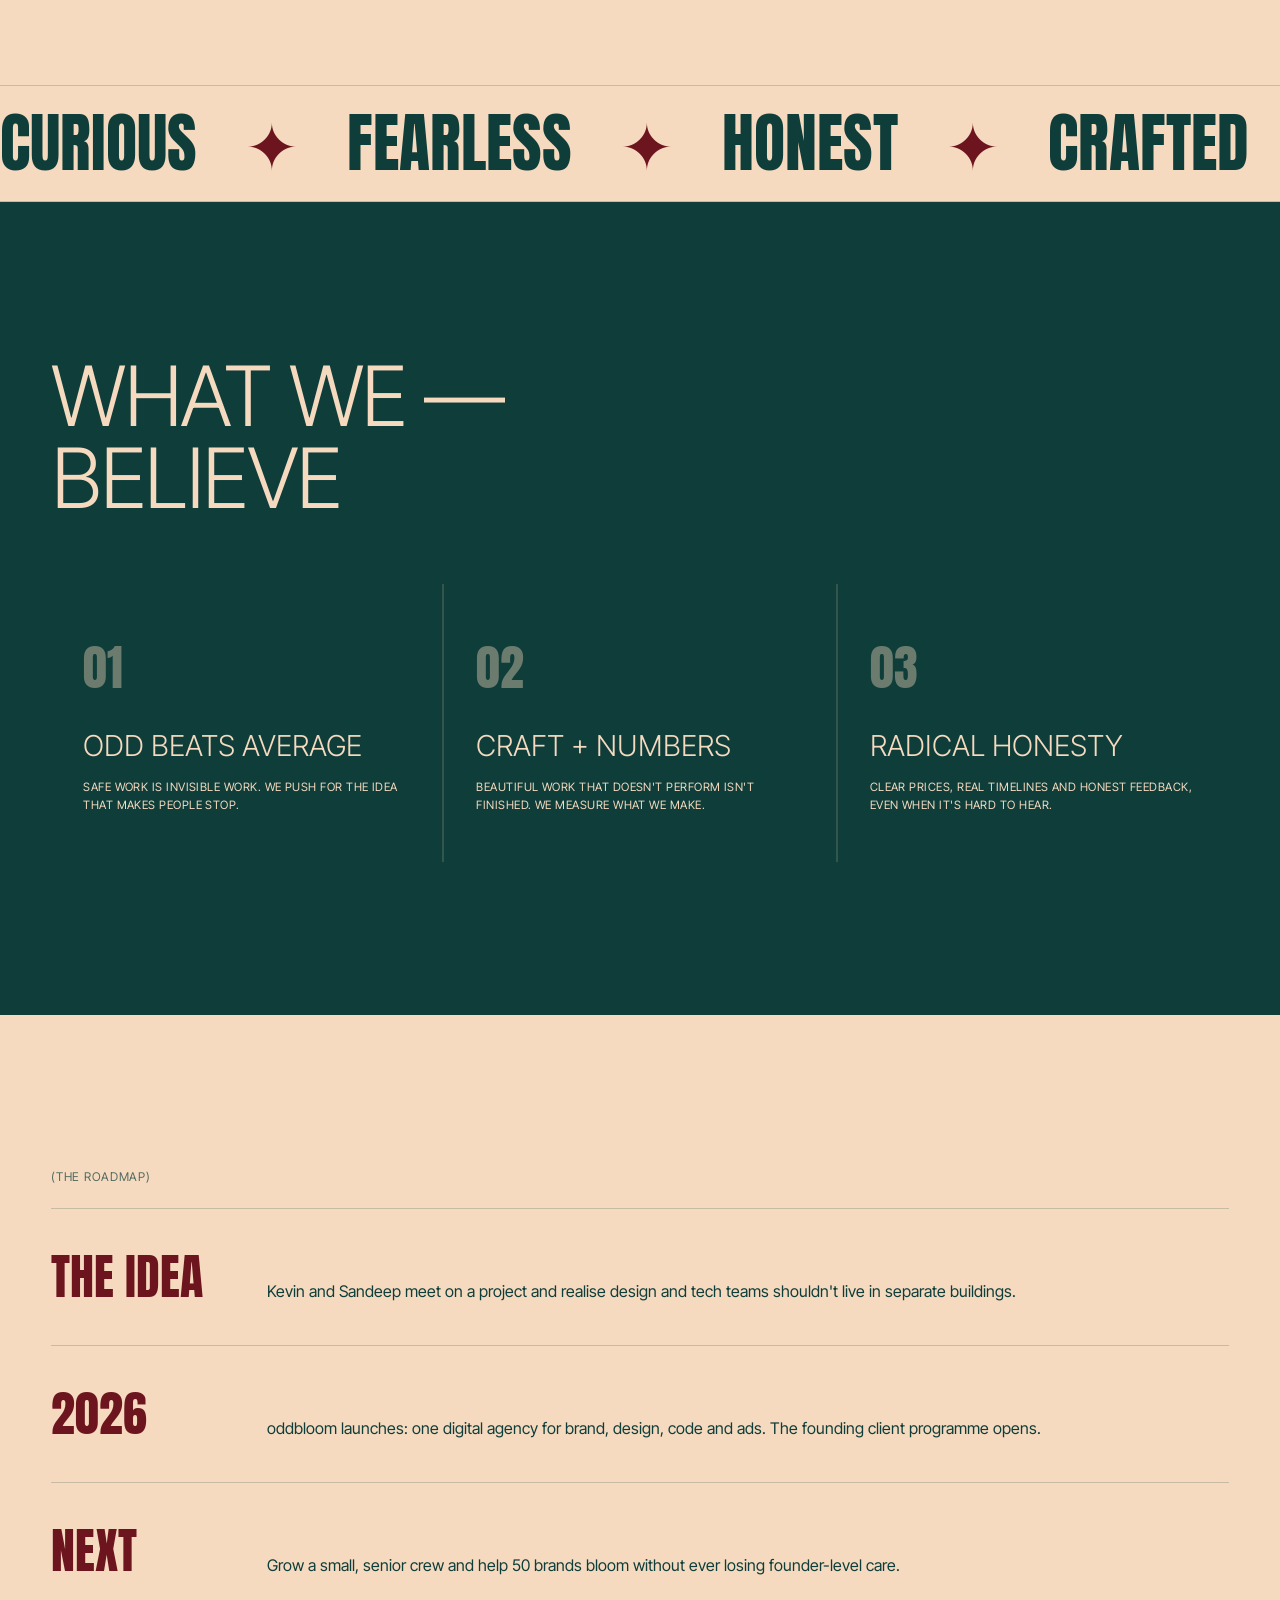
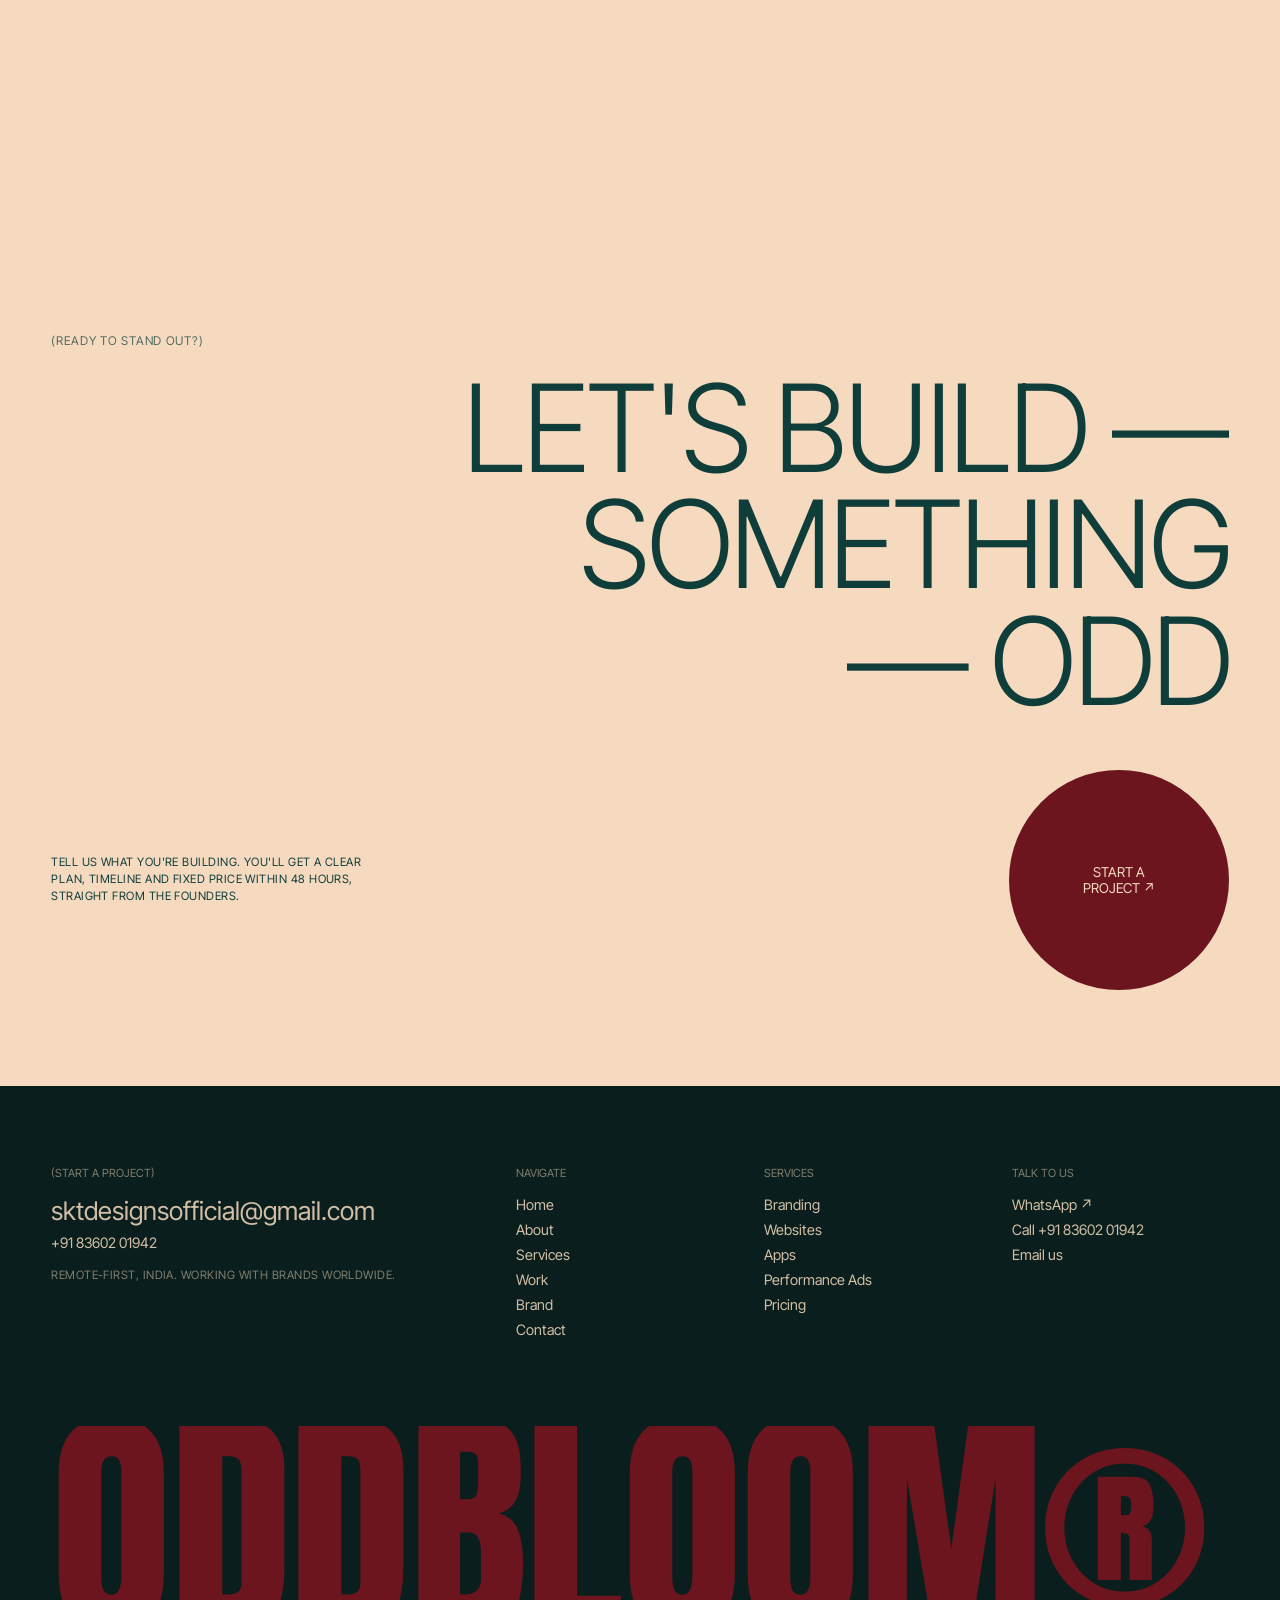
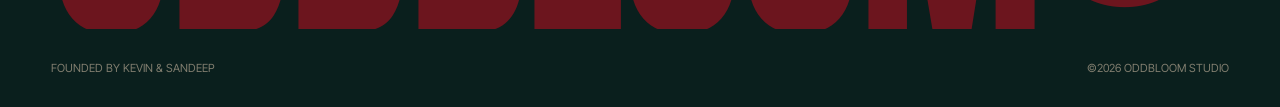
==== commit 47a0acc6: "new changes with image and alignment" ====
--- a/about.html
+++ b/about.html
@@ -1,10 +1,10 @@
 <!DOCTYPE html>
 <html lang="en">
 <head>
-<meta charset="UTF-8"><meta name="viewport" content="width=device-width, initial-scale=1.0">
-<title>Our Story — oddbloom® Digital Agency</title>
-<meta name="description" content="oddbloom — a new-generation digital agency for brand, design, development and ads. Founded by Kevin & Sandeep.">
-<meta property="og:title" content="oddbloom® — the digital agency that won’t blend in."><meta name="theme-color" content="#0F3D3A">
+<meta charset="UTF-8"><meta name="viewport" content="width=device-width, initial-scale=1.0, viewport-fit=cover">
+<title>About us — oddbloom digital agency</title>
+<meta name="description" content="Meet Kevin and Sandeep, the designer and engineer behind oddbloom, a founder-led digital agency in India.">
+<meta property="og:title" content="About us — oddbloom digital agency"><meta property="og:description" content="Meet Kevin and Sandeep, the designer and engineer behind oddbloom, a founder-led digital agency in India."><meta property="og:type" content="website"><meta property="og:image" content="https://oddbloom.netlify.app/assets/mockups/billboard.jpg"><meta name="twitter:card" content="summary_large_image"><meta name="theme-color" content="#0F3D3A">
 <link rel="icon" href="data:image/svg+xml,%3Csvg xmlns='http://www.w3.org/2000/svg' viewBox='-6 -6 58 58'%3E%3Crect x='-6' y='-6' width='58' height='58' rx='12' fill='%230F3D3A'/%3E%3Cg fill='%23F5DABF'%3E%3Crect x='0' y='12' width='10' height='10' rx='2.5'/%3E%3Crect x='12' y='12' width='10' height='10' rx='2.5'/%3E%3Crect x='0' y='24' width='10' height='10' rx='2.5'/%3E%3Crect x='12' y='24' width='10' height='10' rx='2.5'/%3E%3Crect x='24' y='24' width='10' height='10' rx='2.5'/%3E%3Crect x='0' y='36' width='10' height='10' rx='2.5'/%3E%3Crect x='12' y='36' width='10' height='10' rx='2.5'/%3E%3Crect x='24' y='36' width='10' height='10' rx='2.5'/%3E%3C/g%3E%3Ccircle cx='40' cy='6' r='5.5' fill='%23E0505E'/%3E%3C/svg%3E">
 <link rel="preconnect" href="https://fonts.googleapis.com"><link rel="preconnect" href="https://fonts.gstatic.com" crossorigin>
 <link href="https://fonts.googleapis.com/css2?family=Anton&family=Inter+Tight:wght@300;400;500&display=swap" rel="stylesheet">
@@ -25,14 +25,15 @@
 <div class="progress"></div>
 <header class="header">
   <a href="index.html" class="logo" aria-label="oddbloom home"><svg class="mark" viewBox="0 0 46 46" aria-hidden="true"><g><rect class="px" x="0" y="12" width="10" height="10" rx="2.5"/><rect class="px" x="12" y="12" width="10" height="10" rx="2.5"/><rect class="px" x="0" y="24" width="10" height="10" rx="2.5"/><rect class="px" x="12" y="24" width="10" height="10" rx="2.5"/><rect class="px" x="24" y="24" width="10" height="10" rx="2.5"/><rect class="px" x="0" y="36" width="10" height="10" rx="2.5"/><rect class="px" x="12" y="36" width="10" height="10" rx="2.5"/><rect class="px" x="24" y="36" width="10" height="10" rx="2.5"/></g><rect class="ghost" x="24.5" y="12.5" width="9" height="9" rx="2.5"/><circle class="odd" cx="40" cy="6" r="5.5"/></svg><span>oddbloom<sup>®</sup></span></a>
-  <nav class="nav"><a href="index.html"><i>/</i>start</a><a href="about.html"><i>/</i>story</a><a href="brand.html"><i>/</i>brand</a><a href="services.html"><i>/</i>services</a><a href="work.html"><i>/</i>work</a><a href="contact.html"><i>/</i>say-hello</a></nav>
-  <button class="menu-btn" aria-label="Menu"><span></span><span></span></button>
+  <nav class="nav" aria-label="Main"><a href="index.html">Home</a><a href="about.html">About</a><a href="services.html">Services</a><a href="work.html">Work</a><a href="brand.html">Brand</a><a href="contact.html">Contact</a></nav>
+  <button class="menu-btn" aria-label="Open menu" aria-expanded="false" aria-controls="site-menu"><span></span><span></span></button>
 </header>
-<div class="menu">
-  <a href="index.html"><span>/start</span></a><a href="about.html"><span>/story</span></a><a href="brand.html"><span>/brand</span></a><a href="services.html"><span>/services</span></a><a href="work.html"><span>/work</span></a><a href="contact.html"><span>/say-hello</span></a>
+<div class="menu" id="site-menu">
+  <a href="index.html"><span>Home</span></a><a href="about.html"><span>About</span></a><a href="services.html"><span>Services</span></a><a href="work.html"><span>Work</span></a><a href="brand.html"><span>Brand</span></a><a href="contact.html"><span>Contact</span></a>
+  <div class="menu-foot"><a href="https://wa.me/918360201942?text=Hi%20oddbloom%2C%20I%27d%20like%20to%20discuss%20a%20project." target="_blank" rel="noopener">WhatsApp ↗</a><a href="tel:+918360201942">+91 83602 01942</a><a href="mailto:sktdesignsofficial@gmail.com">sktdesignsofficial@gmail.com</a></div>
 </div>
 <main>
-<section class="hero page-hero dark"><div class="ph" style="opacity:.28" data-speed="0.15"><img src="assets/img/hero-about.jpg" alt=""></div>
+<section class="hero page-hero dark"><div class="ph" style="opacity:.28" data-speed="0.15"><img src="https://images.pexels.com/photos/8473786/pexels-photo-8473786.jpeg?auto=compress&amp;cs=tinysrgb&amp;w=1400" srcset="https://images.pexels.com/photos/8473786/pexels-photo-8473786.jpeg?auto=compress&amp;cs=tinysrgb&amp;w=800 800w, https://images.pexels.com/photos/8473786/pexels-photo-8473786.jpeg?auto=compress&amp;cs=tinysrgb&amp;w=1400 1400w, https://images.pexels.com/photos/8473786/pexels-photo-8473786.jpeg?auto=compress&amp;cs=tinysrgb&amp;w=2000 2000w" sizes="100vw" data-fallback="assets/img/hero-about.jpg" decoding="async" alt=""></div>
   <span class="label" style="position:relative;z-index:2">(/story)</span>
   <h1 class="big"><span class="line"><span>TWO —</span></span><span class="line"><span>FOUNDERS</span></span><span class="line"><span>— ONE AGENCY</span></span></h1>
   <div class="hero-meta"><p class="small">A designer and an engineer who believe brands should feel human, look fearless and actually perform.</p><span class="small">(Scroll ↓)</span></div>
@@ -43,7 +44,7 @@
     <p class="statement scrub">“Odd” is the idea that doesn't fit the template. “Bloom” is what happens when it gets the right design, code and media behind it. oddbloom is our promise: protect the odd idea, then grow it online until nobody can scroll past it.</p>
   </div>
 </section>
-<section class="sec" style="padding-top:0"><div class="container"><div class="wide-img"><div class="ph"><img src="assets/img/workshop.jpg" alt="Workshop wall" loading="lazy"></div></div></div></section>
+<section class="sec" style="padding-top:0"><div class="container"><div class="wide-img"><div class="ph"><img src="https://images.pexels.com/photos/39219950/pexels-photo-39219950.jpeg?auto=compress&amp;cs=tinysrgb&amp;w=1400" srcset="https://images.pexels.com/photos/39219950/pexels-photo-39219950.jpeg?auto=compress&amp;cs=tinysrgb&amp;w=800 800w, https://images.pexels.com/photos/39219950/pexels-photo-39219950.jpeg?auto=compress&amp;cs=tinysrgb&amp;w=1400 1400w, https://images.pexels.com/photos/39219950/pexels-photo-39219950.jpeg?auto=compress&amp;cs=tinysrgb&amp;w=2000 2000w" sizes="(max-width:1320px) 92vw, 1320px" data-fallback="assets/img/workshop.jpg" decoding="async" alt="Team brainstorming with sticky notes" loading="lazy"></div></div></div></section>
 <section class="sec" style="padding-top:0">
   <div class="container">
     <div class="sec-head"><h2 class="h2"><span class="line"><span>THE —</span></span><span class="line"><span>— FOUNDERS</span></span></h2><p class="small">Two complementary brains: one obsessed with how it looks, one obsessed with how it works.</p></div>
@@ -90,15 +91,16 @@
 <footer class="footer">
   <div class="container">
     <div class="f-grid">
-      <div><h4>(Start a project)</h4><a href="mailto:hello@oddbloom.studio" style="font-size:1.6rem">hello@oddbloom.studio</a><a href="tel:+919876543210">+91 98765 43210</a><p class="small" style="opacity:.5;margin-top:1rem">The odd pixel in a perfect grid.</p></div>
-      <div><h4>Navigate</h4><a href="index.html">/start</a><a href="about.html">/story</a><a href="brand.html">/brand</a><a href="services.html">/services</a><a href="work.html">/work</a><a href="contact.html">/say-hello</a></div>
-      <div><h4>Services</h4><a href="services.html">Branding</a><a href="services.html">Web &amp; App</a><a href="services.html">Performance Ads</a><a href="services.html">Graphic Design</a></div>
-      <div><h4>Follow</h4><a href="#">Instagram ↗</a><a href="#">Behance ↗</a><a href="#">LinkedIn ↗</a><a href="#">Dribbble ↗</a></div>
+      <div><h4>(Start a project)</h4><a href="mailto:sktdesignsofficial@gmail.com" class="f-email">sktdesignsofficial@gmail.com</a><a href="tel:+918360201942">+91 83602 01942</a><p class="small" style="opacity:.5;margin-top:1rem">Remote-first, India. Working with brands worldwide.</p></div>
+      <div><h4>Navigate</h4><a href="index.html">Home</a><a href="about.html">About</a><a href="services.html">Services</a><a href="work.html">Work</a><a href="brand.html">Brand</a><a href="contact.html">Contact</a></div>
+      <div><h4>Services</h4><a href="services.html#s0">Branding</a><a href="services.html#s3">Websites</a><a href="services.html#s4">Apps</a><a href="services.html#s5">Performance Ads</a><a href="services.html#pricing">Pricing</a></div>
+      <div><h4>Talk to us</h4><a href="https://wa.me/918360201942?text=Hi%20oddbloom%2C%20I%27d%20like%20to%20discuss%20a%20project." target="_blank" rel="noopener">WhatsApp ↗</a><a href="tel:+918360201942">Call +91 83602 01942</a><a href="mailto:sktdesignsofficial@gmail.com">Email us</a></div>
     </div>
     <div class="f-logo">ODDBLOOM®</div>
     <div class="f-bottom"><span>Founded by Kevin &amp; Sandeep</span><span>©<span class="year"></span> oddbloom studio</span></div>
   </div>
 </footer>
+<a class="wa-float" href="https://wa.me/918360201942?text=Hi%20oddbloom%2C%20I%27d%20like%20to%20discuss%20a%20project." target="_blank" rel="noopener" aria-label="Chat with us on WhatsApp"><svg viewBox="0 0 32 32" aria-hidden="true"><path fill="currentColor" d="M16 3C8.8 3 3 8.7 3 15.8c0 2.5.7 4.9 2 7L3 29l6.4-2c2 1.1 4.3 1.7 6.6 1.7 7.2 0 13-5.7 13-12.8S23.2 3 16 3zm0 23.4c-2.1 0-4.1-.6-5.9-1.7l-.4-.3-3.8 1.2 1.2-3.7-.3-.4a10.4 10.4 0 0 1-1.8-5.8C5 10 10 5.3 16 5.3S27 10 27 15.8s-5 10.6-11 10.6zm6-7.9c-.3-.2-1.9-1-2.2-1-.3-.1-.5-.2-.7.2-.2.3-.8 1-1 1.2-.2.2-.4.2-.7.1-.3-.2-1.4-.5-2.6-1.6-1-.9-1.6-1.9-1.8-2.2-.2-.3 0-.5.1-.7l.5-.6c.2-.2.2-.3.3-.6.1-.2 0-.4 0-.6l-1-2.4c-.3-.6-.5-.5-.7-.5h-.6c-.2 0-.6.1-.9.4-.3.3-1.2 1.1-1.2 2.7s1.2 3.1 1.4 3.3c.2.2 2.3 3.5 5.6 4.9 2.8 1.1 3.3.9 3.9.8.6-.1 1.9-.8 2.2-1.5.3-.7.3-1.4.2-1.5-.1-.2-.3-.2-.6-.4z"/></svg><span>Chat on WhatsApp</span></a>
 <script src="js/main.js"></script>
 </body>
 </html>
--- a/css/style.css
+++ b/css/style.css
@@ -529,3 +529,220 @@
 a:hover .ph img,.member:hover .ph img{filter:none}
 .page-hero .ph{opacity:.55!important}
 .page-hero .ph::after{background:linear-gradient(rgba(15,61,58,.35),rgba(15,61,58,.85))}
+
+/* =====================================================================
+   v7: responsiveness, conversion and accessibility pass
+   ===================================================================== */
+html{-webkit-text-size-adjust:100%;text-size-adjust:100%}
+img{max-width:100%}
+:focus-visible{outline:2px solid var(--bordo);outline-offset:3px}
+.dark :focus-visible,.bordo :focus-visible,.footer :focus-visible{outline-color:#f0a3ab}
+
+/* faster, lighter transitions */
+.pl-words span{animation-duration:1.3s}
+.pt i{transition-duration:.45s}
+
+/* hero: real viewport height on phones + clear offer */
+.hero{min-height:100vh;min-height:100svh}
+.page-hero{min-height:70vh;min-height:70svh}
+.hero-intro{max-width:520px}
+.hero-meta .hero-intro p{max-width:none}
+.hero-lead{font:400 clamp(1.05rem,1.6vw,1.3rem)/1.5 var(--sans)}
+.hero-cta{display:flex;flex-wrap:wrap;gap:.8rem;margin-top:1.6rem}
+.btn.solid{background:var(--bordo);border-color:var(--bordo);color:var(--cream)}
+.btn.solid::before{background:var(--green)}
+.btn.solid:hover{border-color:var(--green)}
+.bordo .btn.solid,.dark .btn.solid{background:var(--cream);border-color:var(--cream);color:var(--green)}
+.bordo .btn.solid:hover,.dark .btn.solid:hover{color:var(--cream)}
+.srv-more{display:flex;flex-wrap:wrap;gap:.8rem;margin-top:2.5rem}
+.offer-num{text-align:right}
+
+/* services list: fix rule order so mobile layout actually applies */
+.srv-row{grid-template-columns:70px 1.2fr 1fr 50px;gap:1rem}
+@media(max-width:900px){.srv-row{grid-template-columns:50px 1fr 1fr 36px;padding:1.6rem .5rem}}
+@media(max-width:700px){.srv-row{grid-template-columns:34px 1fr 28px;padding:1.3rem .25rem;gap:.6rem}.srv-row p{display:none}.srv-row h3{font-size:clamp(1.25rem,6vw,1.8rem)}.srv-row:hover h3{transform:none}}
+
+/* footer: never wider than the screen */
+.f-grid>div{min-width:0}
+.f-email{font-size:clamp(1.05rem,2.2vw,1.6rem)!important;overflow-wrap:anywhere;line-height:1.2}
+.f-bottom{flex-wrap:wrap;gap:.6rem 1.5rem}
+@media(max-width:900px){.f-grid{grid-template-columns:1fr 1fr 1fr}.f-grid>div:first-child{grid-column:1/-1}}
+@media(max-width:560px){.f-grid{grid-template-columns:1fr 1fr;gap:2rem 1.2rem;margin-bottom:3rem}.f-grid>div:last-child{grid-column:1/-1}.footer{padding:3.5rem 0 calc(1.5rem + env(safe-area-inset-bottom))}}
+
+/* about: values grid */
+.value h3{font-size:clamp(1.3rem,2.6vw,1.8rem)}
+@media(max-width:800px){.values{grid-template-columns:1fr}.value{padding:2.2rem 1.4rem}}
+@media(min-width:801px) and (max-width:1000px){.values{grid-template-columns:repeat(3,1fr)}}
+
+/* WhatsApp floating button */
+.wa-float{position:fixed;right:max(1rem,env(safe-area-inset-right));bottom:max(1rem,env(safe-area-inset-bottom));z-index:95;display:flex;align-items:center;gap:.55rem;height:54px;padding:0 1.2rem 0 1rem;border-radius:99px;background:#25D366;color:#073b1f;font-size:.8rem;font-weight:500;text-transform:uppercase;letter-spacing:.03em;box-shadow:0 10px 30px rgba(0,0,0,.22);transition:transform .4s var(--out),box-shadow .4s}
+.wa-float svg{width:26px;height:26px;flex-shrink:0}
+.wa-float:hover{transform:translateY(-3px);box-shadow:0 14px 36px rgba(0,0,0,.28)}
+@media(max-width:700px){.wa-float{width:54px;padding:0;justify-content:center}.wa-float span{position:absolute;width:1px;height:1px;overflow:hidden;clip:rect(0 0 0 0)}}
+body.loading .wa-float,.menu-open .wa-float{opacity:0;pointer-events:none}
+.wa-link{color:#1e9e57}
+.chapter-ind{max-width:calc(100vw - 8vw - 80px);white-space:nowrap;overflow:hidden;text-overflow:ellipsis}
+
+/* menu */
+.menu-btn::before{content:'';position:absolute;inset:-12px -8px}
+.menu{padding:5rem 6vw 2rem;overflow-y:auto}
+.menu-foot{display:flex;flex-wrap:wrap;gap:.6rem 1.6rem;margin-top:2.5rem;padding-top:1.5rem;border-top:1px solid rgba(245,218,191,.25)}
+.menu .menu-foot a{font:400 .85rem/1.4 var(--sans);text-transform:none;overflow:visible;opacity:.85}
+.menu-open{overflow:hidden}
+
+/* tablet */
+@media(max-width:1000px){
+  .process{grid-template-columns:1fr 1fr;gap:2rem 1.5rem}
+  .pricing{gap:1rem}.plan{padding:2rem 1.5rem}.plan .price{font-size:3.2rem}
+  .hero-mark{width:min(260px,28vw)}
+}
+@media(max-width:900px) and (min-width:801px){.pricing{grid-template-columns:1fr 1fr}.plan:last-child{grid-column:1/-1}}
+
+/* phones & small tablets */
+@media(max-width:800px){
+  .header{padding:1rem 5vw}
+  .stem{display:none}
+  .sec{padding:clamp(4rem,14vw,6rem) 0}
+  .cta{padding:5rem 0 4.5rem}
+  .big{font-size:clamp(2.5rem,11.5vw,5.5rem);letter-spacing:-.035em}
+  .h2{font-size:clamp(2.1rem,9.5vw,4rem)}
+  .lead{margin-top:1.4rem}
+  .chap-tag{position:static}
+  .offer-num{text-align:left}
+  .logo-explain{padding:1.6rem;gap:1.5rem;margin-top:3rem}
+  .le-mark{display:flex;justify-content:center}.le-mark svg{max-width:200px}
+  .le-notes b{font-size:1.4rem}
+  .vs{margin-top:2.5rem}.vs-row{gap:.4rem;padding:1.2rem 0}
+  .field-wrap{margin-top:3rem}
+  .name-grid{margin-top:2.5rem}
+  .c-grid{gap:3rem}
+  .c-info>div{margin-bottom:1.8rem}
+  .c-info a{overflow-wrap:anywhere}
+  .wide-img{height:clamp(220px,50vw,420px)}
+  .founder h3{margin-top:1rem}
+  .hp-panel{width:84vw}
+  .hs-sticky{height:100vh;height:100svh}
+  .vision-frame{height:65vh}
+  .lightbox img{max-width:94vw;max-height:70vh}
+  .lightbox .lb-prev,.lightbox .lb-next{top:auto;bottom:1.5rem}
+  .lb-prev{left:1.5rem}.lb-next{right:1.5rem}.lb-close{top:1rem;right:1rem}
+  .lb-cap{bottom:2.3rem}
+  .acc-head{padding:1.5rem 0}
+  .marquee{padding:1.1rem 0}
+  .work-card:nth-child(even){margin-top:4rem}
+}
+@media(max-width:700px){.work-card:nth-child(even){margin-top:0}}
+
+@media(max-width:600px){
+  .hero{padding:6.5rem 5vw 2.5rem}
+  .hero-meta{flex-direction:column;align-items:flex-start;gap:1.5rem;margin-top:1.8rem}
+  .hero-meta>span.small{display:none}
+  .circle-badge{display:none}
+  .hero-cta .btn{flex:1 1 auto;justify-content:center}
+  .srv-more .btn{flex:1 1 100%;justify-content:center}
+  .btn{padding:1rem 1.5rem}
+  .process{grid-template-columns:1fr}
+  .step b{font-size:3rem}
+  .s-cards{grid-template-columns:1fr;gap:1rem}
+  .s-card{aspect-ratio:16/11}
+  .sws{grid-template-columns:1fr 1fr}.sw{min-height:190px;padding:1.2rem}.sw b{font-size:1.4rem}
+  .dls{grid-template-columns:1fr 1fr}.dl{min-height:170px;padding:1.2rem}.dl b{font-size:1.25rem}.dl-n{left:1.2rem;top:1.1rem}
+  .steps4{grid-template-columns:1fr 1fr;gap:1.5rem 1rem}.steps4 b{font-size:1.4rem}
+  .chips{gap:.4rem}.chips label{padding:.55rem 1rem}
+  .cta-circle{width:150px}
+  .cta .big.right{text-align:left}
+  .manifesto{font-size:clamp(1.7rem,8vw,2.6rem)}
+  .timeline b{font-size:2.2rem}
+  .f-logo{font-size:clamp(3.2rem,17vw,6rem)}
+}
+@media(max-width:380px){
+  .big{font-size:clamp(2.2rem,11vw,3rem)}
+  .lg-grid{grid-template-columns:1fr}
+  .name-grid .nl{padding:1.4rem .8rem}
+}
+
+/* touch devices: show hover-only text */
+@media(hover:none){
+  .s-card p{max-height:none;opacity:.9;margin-top:.5rem}
+  .srv-row:hover::before{transform:scaleY(0)}.srv-row:hover{color:inherit}
+  .plan:hover{transform:none}
+  .preview{display:none}
+}
+
+/* large screens */
+@media(min-width:1700px){.container{width:min(1500px,90vw)}}
+
+/* respect reduced-motion settings */
+@media(prefers-reduced-motion:reduce){
+  *,*::before,*::after{animation-duration:.01ms!important;animation-iteration-count:1!important;transition-duration:.01ms!important;scroll-behavior:auto!important}
+  .reveal,.line>span{opacity:1!important;transform:none!important}
+  .strip-track,.marquee-track{animation:none!important}
+}
+.bordo .manifesto em{color:#f0a3ab}
+.s-card>b:not(.ph){position:absolute;top:1.2rem;left:1.3rem;background:rgba(10,31,29,.6);padding:.3rem .6rem;border-radius:99px;font-size:.8rem;line-height:1}
+@media(max-width:600px){.s-card p{max-height:none;opacity:.9;margin-top:.5rem}.s-card{padding:1.3rem}}
+@media(max-width:600px){#contactForm button[type=submit]{width:100%;justify-content:center}}
+
+/* v8: real photography */
+.s-card .ph img{filter:saturate(.9) contrast(1.02)}
+.s-card .ph::after{background:linear-gradient(rgba(10,31,29,.15) 0%,transparent 30%,rgba(10,31,29,.55) 60%,rgba(10,31,29,.94))}
+.s-card:hover .ph img{transform:scale(1.06)}
+.page-hero .ph img{filter:grayscale(.35) contrast(1.05)}
+.page-hero .ph{opacity:.5!important}
+.page-hero .ph::after{background:linear-gradient(rgba(15,61,58,.55),rgba(15,61,58,.9))}
+.wide-img .ph img{filter:saturate(.9)}
+
+.thanks{position:relative;overflow:hidden}
+.thanks>*:not(.ph){position:relative;z-index:2}
+.thanks-bg{opacity:.45}
+.thanks-bg img{filter:grayscale(.35)}
+.thanks-bg::after{background:linear-gradient(90deg,rgba(15,61,58,.95) 30%,rgba(15,61,58,.55))}
+.work-card .ph img{filter:saturate(.92)}
+
+/* =====================================================================
+   v9: one shared edge for every section (alignment fix)
+   --g    = minimum side gutter
+   --maxw = max content width
+   --edge = the left/right edge everything lines up to
+   ===================================================================== */
+:root{--g:max(20px,4vw);--maxw:1320px;--edge:max(var(--g),calc((100% - var(--maxw)) / 2))}
+@media(min-width:1700px){:root{--maxw:1500px}}
+.container{width:min(var(--maxw),calc(100% - 2 * var(--g)))}
+.header{padding-left:var(--edge);padding-right:var(--edge)}
+.hero{padding-left:var(--edge);padding-right:var(--edge)}
+.thanks{padding-left:var(--edge);padding-right:var(--edge)}
+.menu{padding-left:var(--edge);padding-right:var(--edge)}
+.hero-mark{right:var(--edge)}
+.hs-track{padding-left:var(--edge);padding-right:var(--edge)}
+.hs-bar{margin-left:var(--edge);margin-right:var(--edge)}
+.chapter-ind{left:var(--edge)}
+.wa-float{right:max(var(--g),env(safe-area-inset-right))}
+.stem{display:none!important}
+@media(max-width:800px){.header{padding-top:1rem;padding-bottom:1rem}}
+/* footer wordmark fills the content width exactly */
+.f-logo{font-size:calc(min(var(--maxw), 100vw - 2 * var(--g)) / 4.75)!important;line-height:.82}
+
+/* phones & tablets: no empty band above hero headlines */
+@media(max-width:800px){
+  .hero,.page-hero{min-height:0;padding-top:7.5rem;padding-bottom:3rem}
+  .story-hero{padding-top:6rem}
+  .story-hero .hero-mark,.brand-hero .hero-mark{position:relative;top:auto;right:auto;width:76px;opacity:1;margin-bottom:2.2rem;transform:none}
+  .hs-head{flex-direction:column;align-items:flex-start;gap:.4rem}
+  .hs-head .label{margin-bottom:0}
+}
+/* founding offer: keep the big number level with the text block */
+.offer{align-items:end}
+/* small polish */
+.founder q{quotes:none}
+.timeline .t-row{align-items:baseline;gap:1rem}
+/* lone last logo card fills its row instead of sitting alone */
+.lg-grid .lg-item:last-child:nth-child(4n+1){grid-column:1/-1}
+.lg-grid .lg-item:last-child:nth-child(4n+1) img{aspect-ratio:auto;max-height:340px;object-fit:contain;background:#fff}
+@media(max-width:900px){
+  .lg-grid .lg-item:last-child:nth-child(4n+1){grid-column:auto}
+  .lg-grid .lg-item:last-child:nth-child(odd){grid-column:1/-1}
+}
+@media(max-width:380px){.lg-grid .lg-item:last-child:nth-child(odd){grid-column:auto}}
+/* work grid: cards sit in even rows (no staggered offset) */
+.work-card:nth-child(even){margin-top:0!important}
+.work-grid{align-items:start}
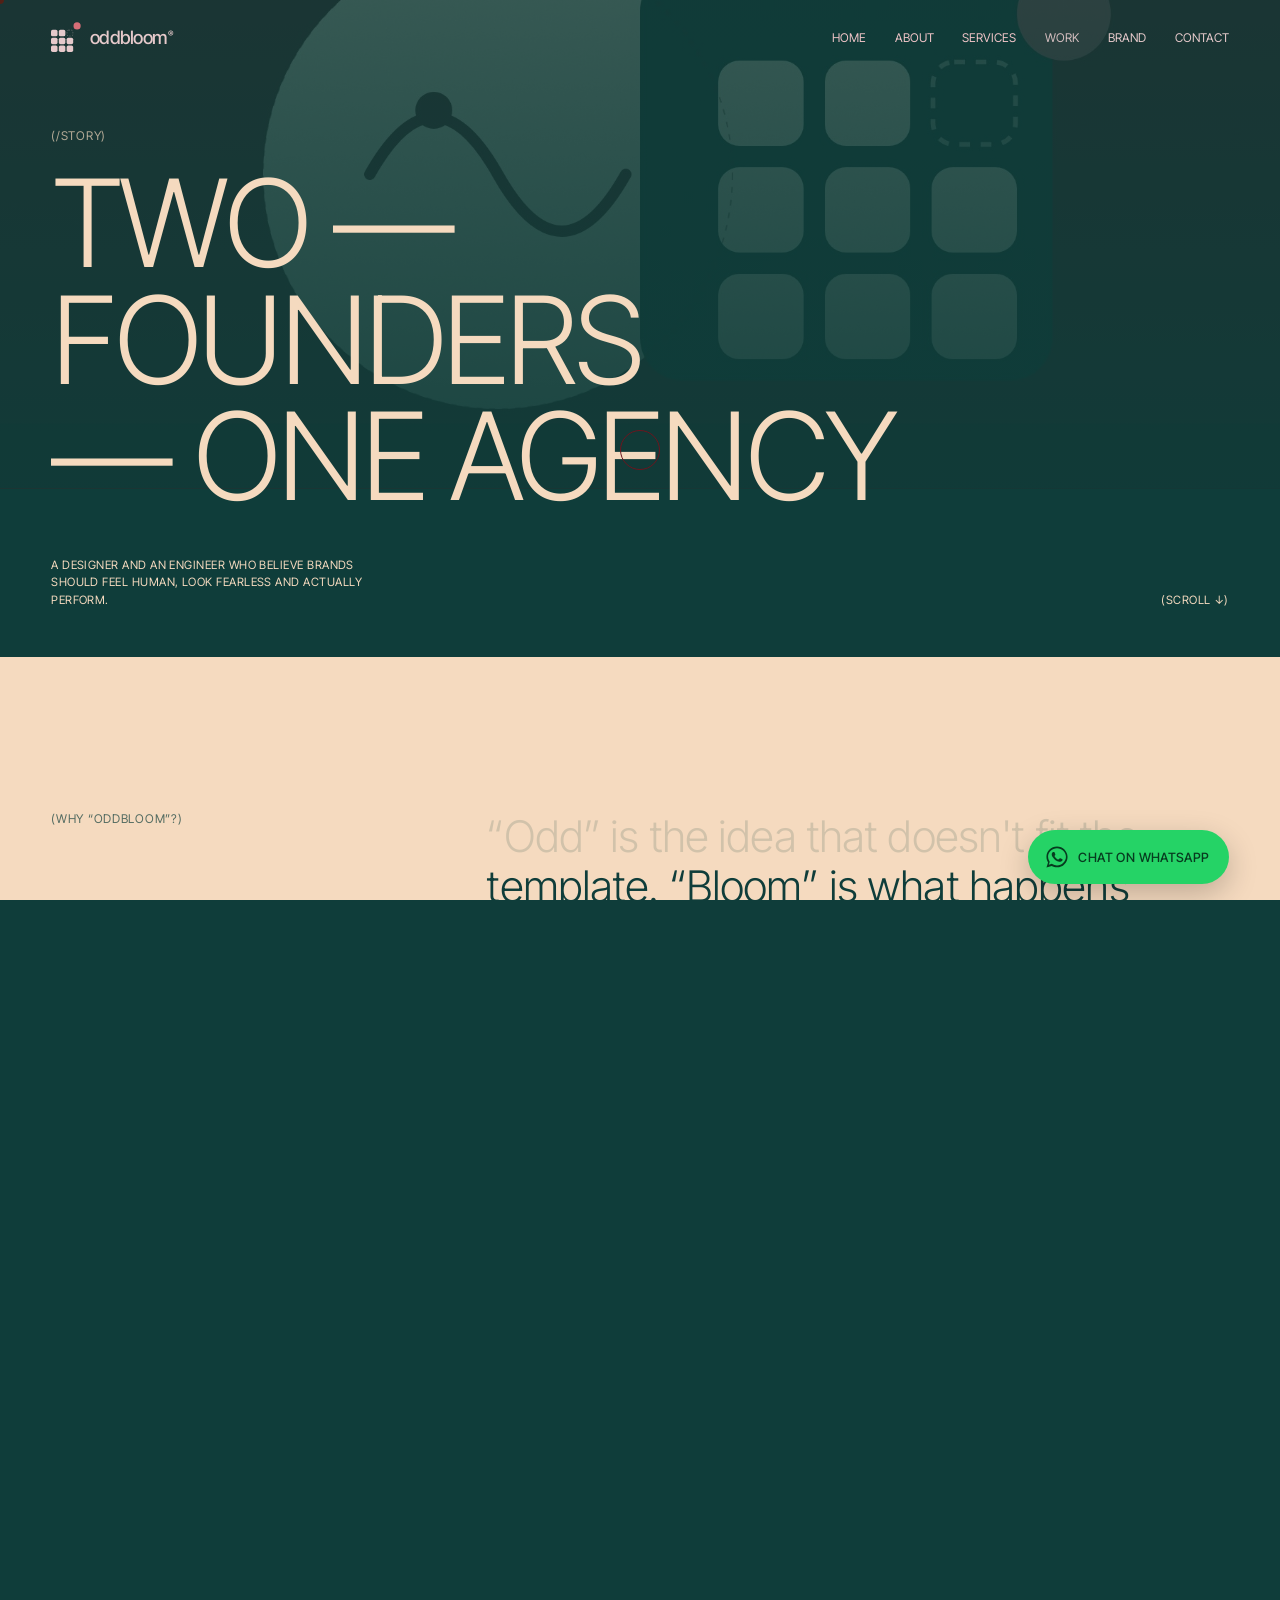
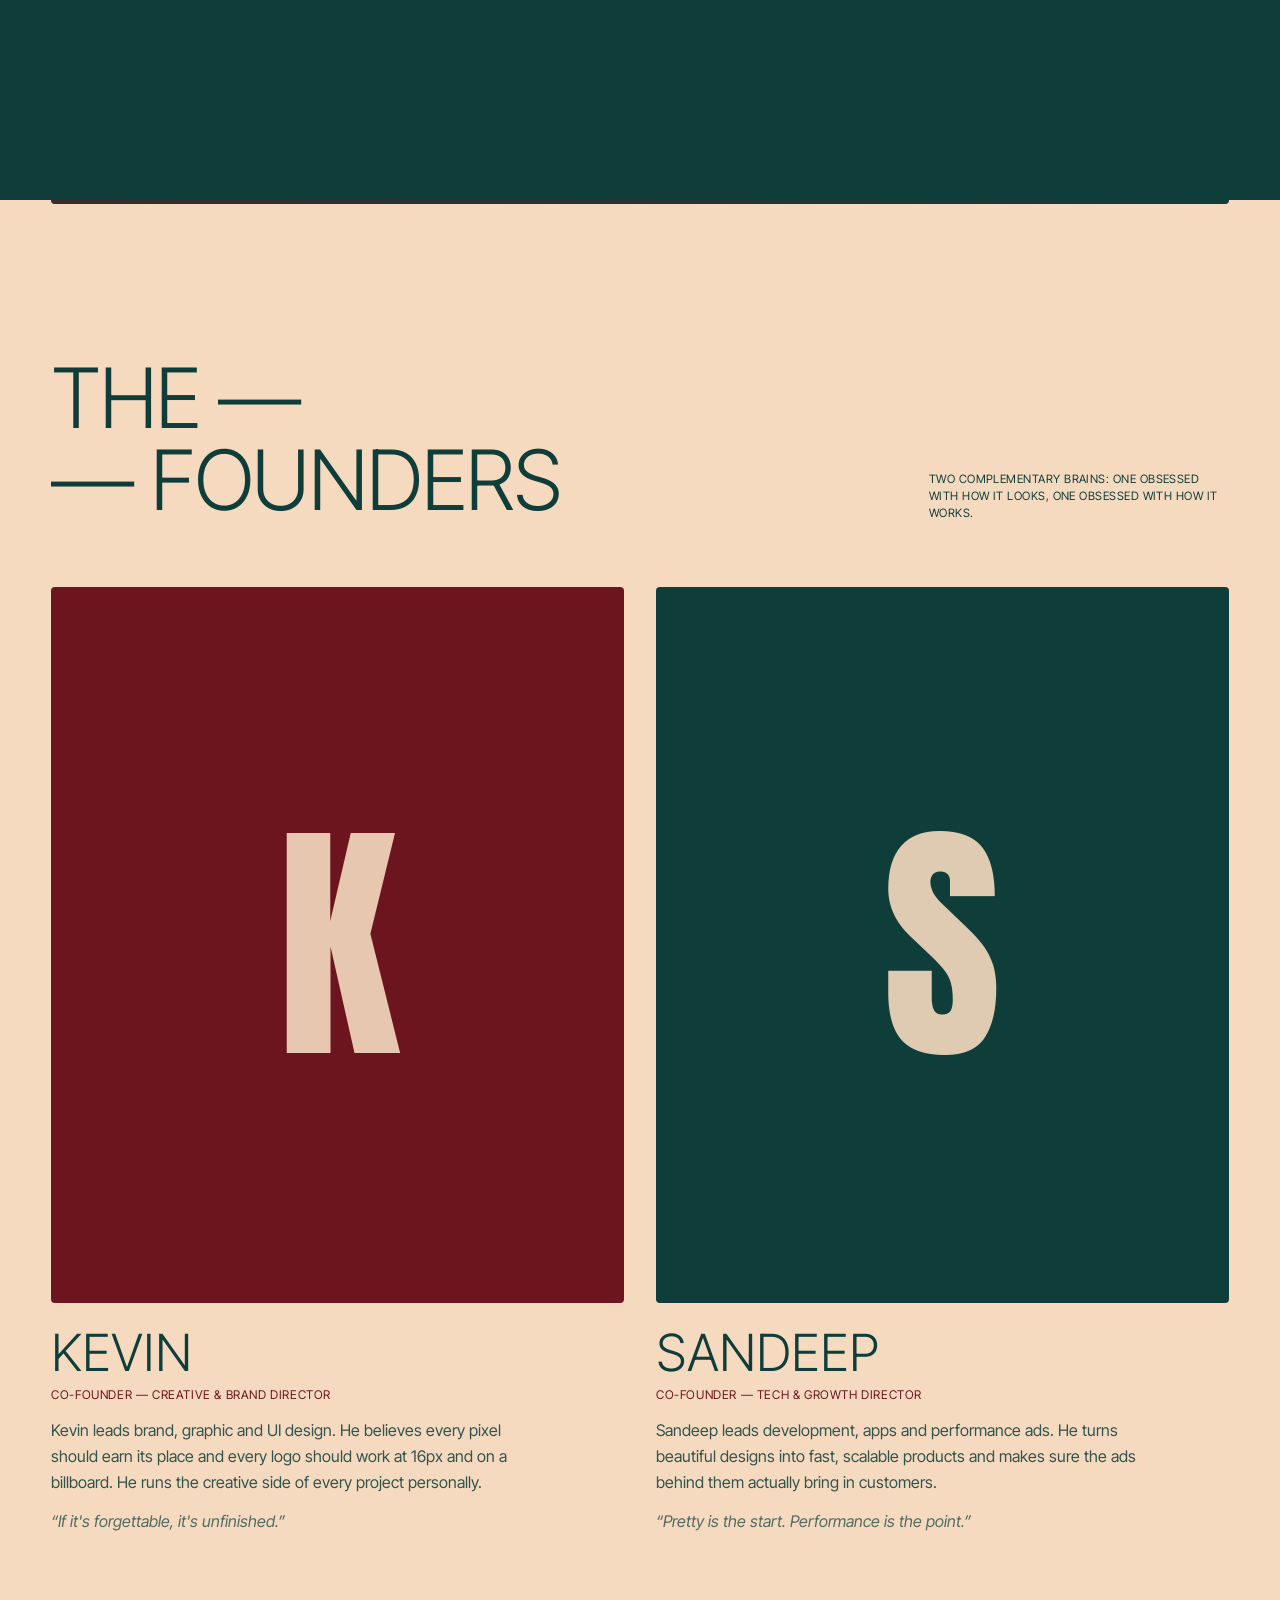
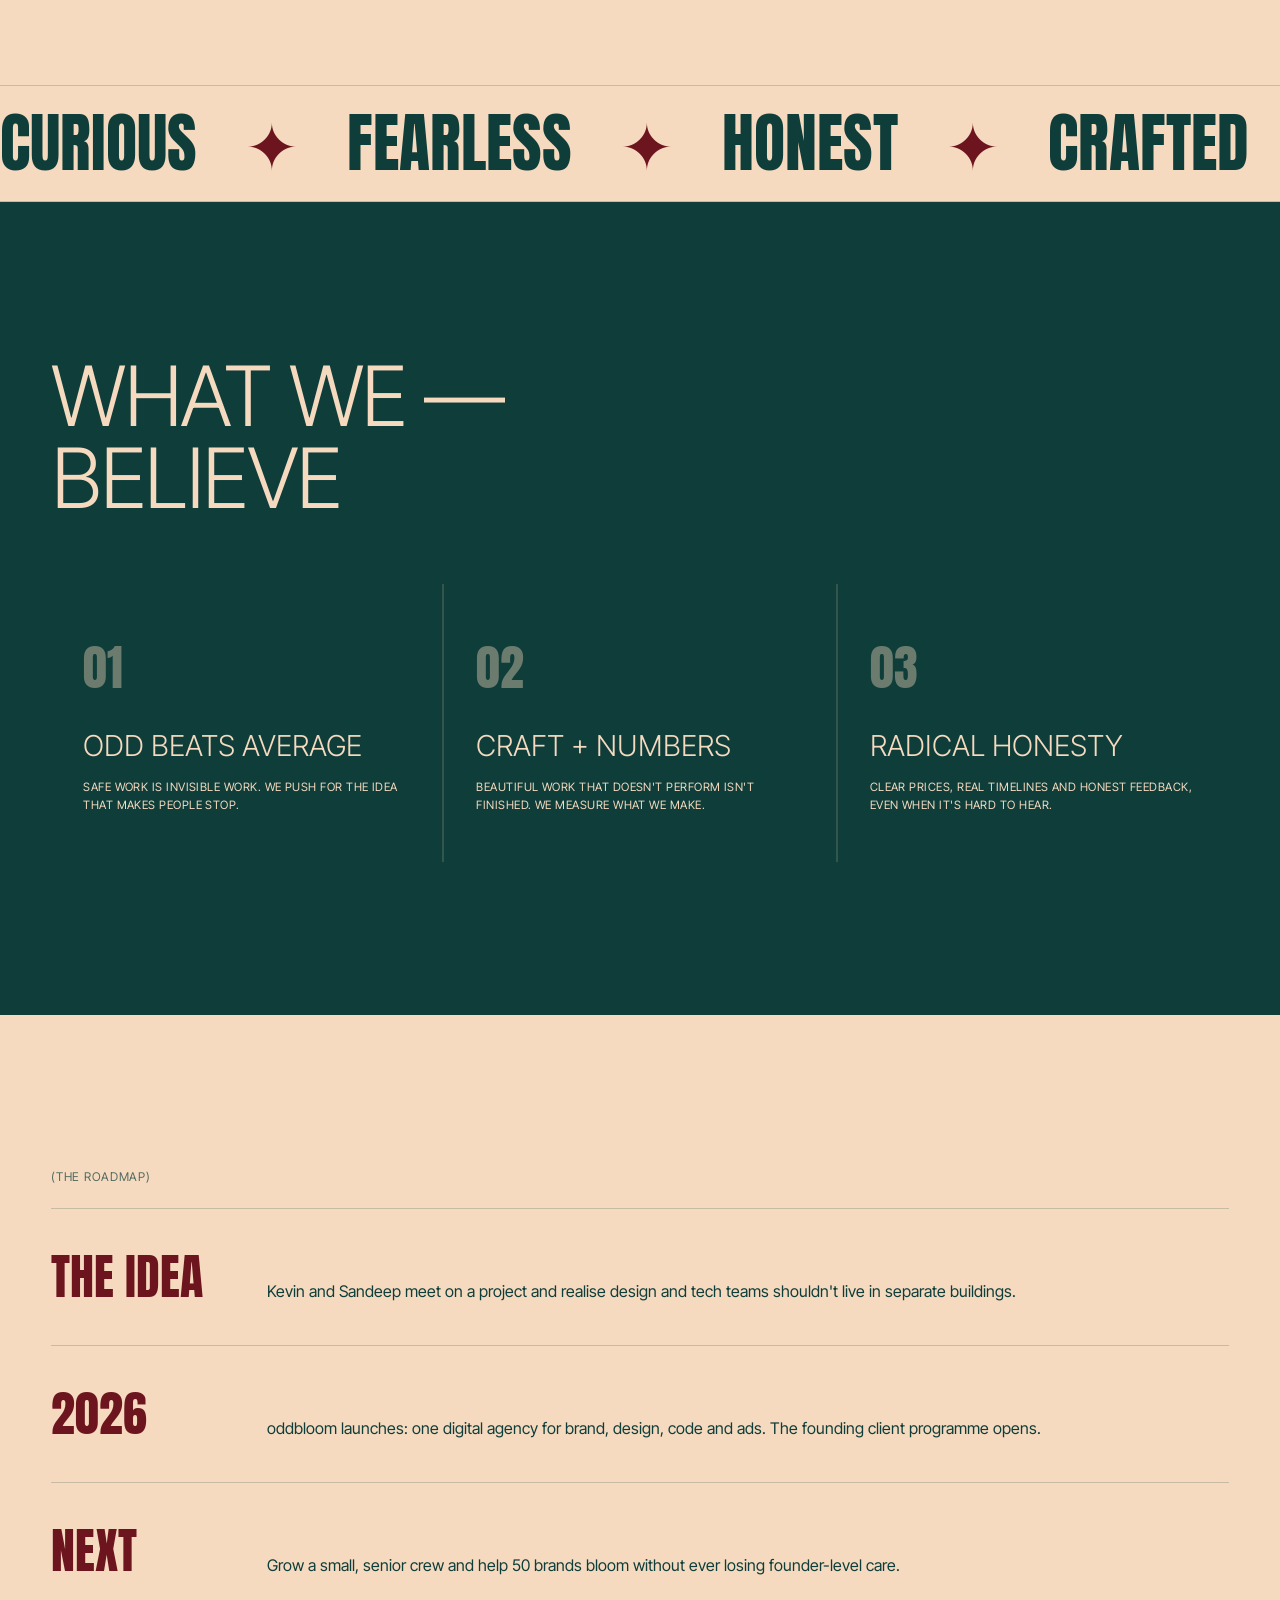
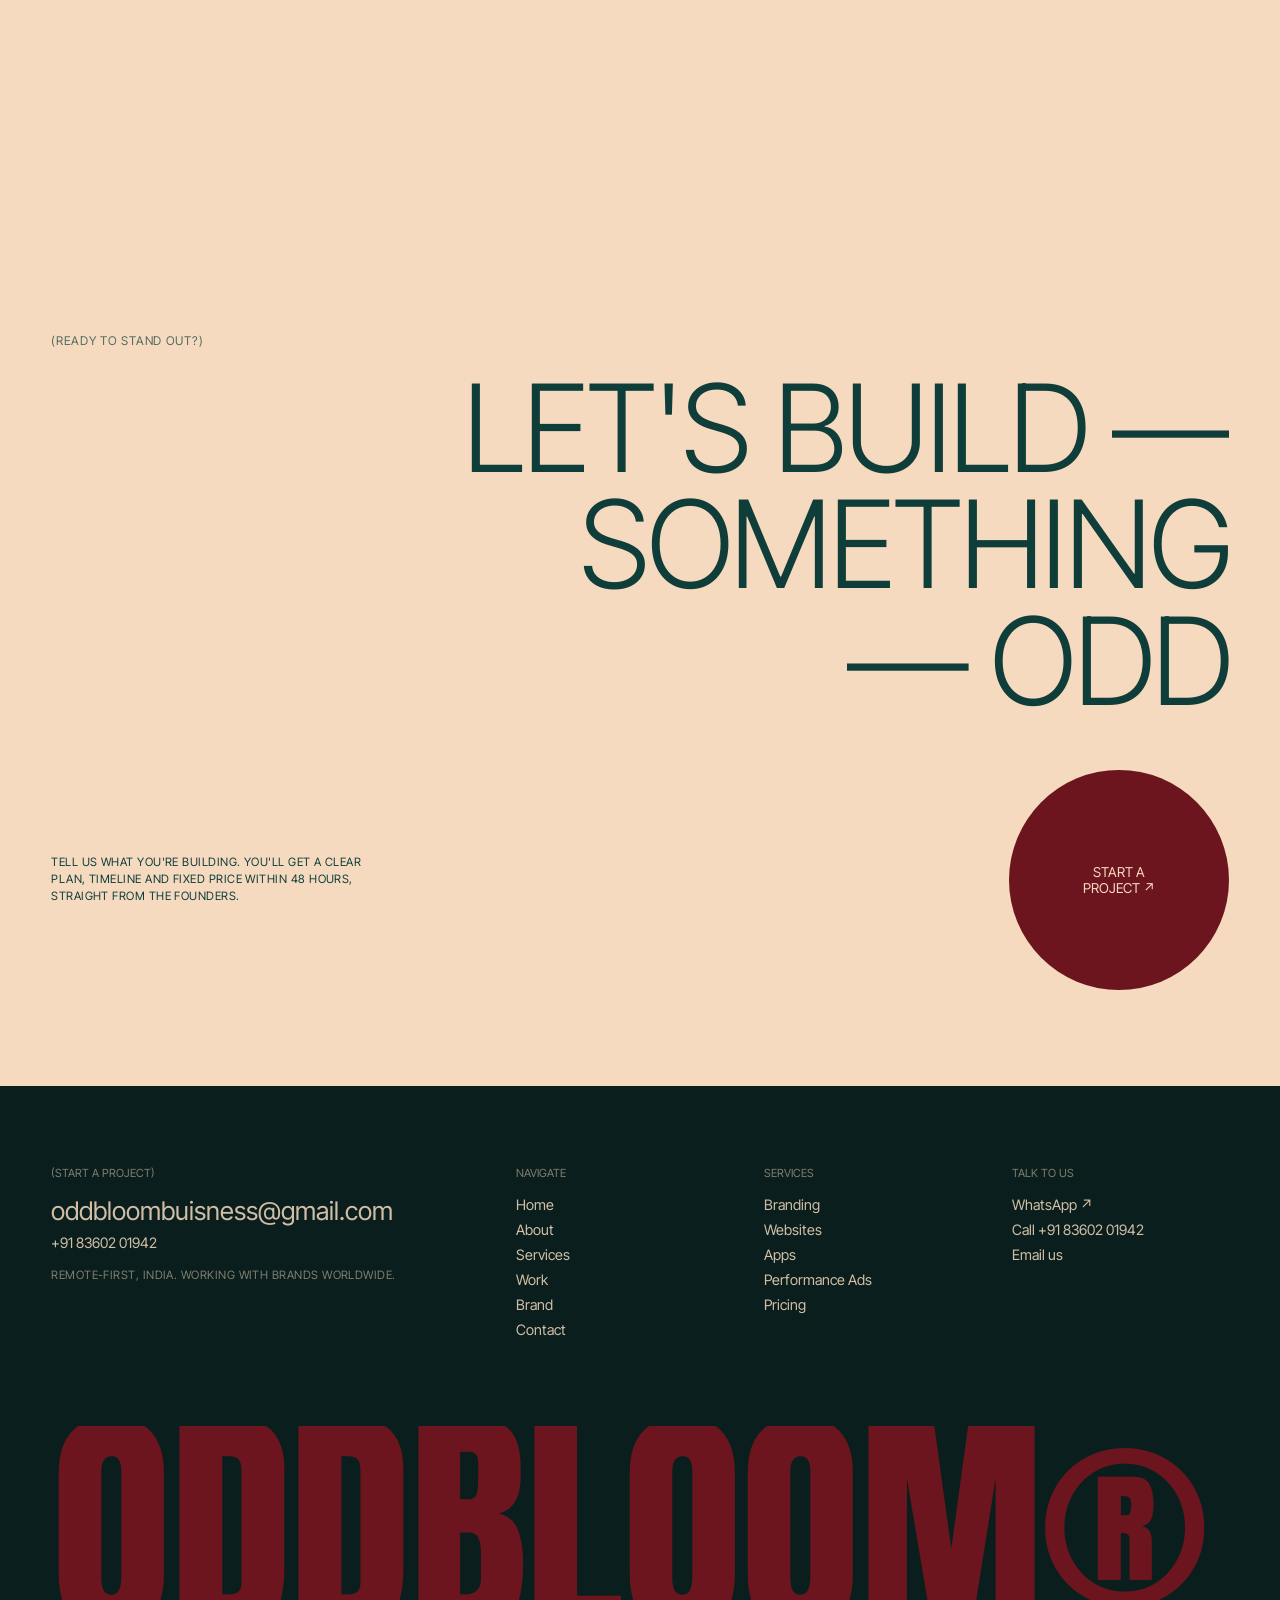
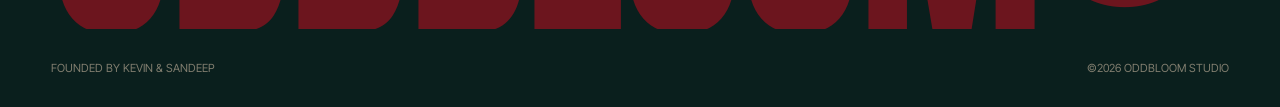
==== commit d427b0b3: "changes number and email" ====
--- a/about.html
+++ b/about.html
@@ -30,7 +30,7 @@
 </header>
 <div class="menu" id="site-menu">
   <a href="index.html"><span>Home</span></a><a href="about.html"><span>About</span></a><a href="services.html"><span>Services</span></a><a href="work.html"><span>Work</span></a><a href="brand.html"><span>Brand</span></a><a href="contact.html"><span>Contact</span></a>
-  <div class="menu-foot"><a href="https://wa.me/918360201942?text=Hi%20oddbloom%2C%20I%27d%20like%20to%20discuss%20a%20project." target="_blank" rel="noopener">WhatsApp ↗</a><a href="tel:+918360201942">+91 83602 01942</a><a href="mailto:sktdesignsofficial@gmail.com">sktdesignsofficial@gmail.com</a></div>
+  <div class="menu-foot"><a href="https://wa.me/918147282737?text=Hi%20oddbloom%2C%20I%27d%20like%20to%20discuss%20a%20project." target="_blank" rel="noopener">WhatsApp ↗</a><a href="tel:+918147282737">+91 83602 01942</a><a href="mailto:oddbloombuisness@gmail.com">oddbloombuisness@gmail.com</a></div>
 </div>
 <main>
 <section class="hero page-hero dark"><div class="ph" style="opacity:.28" data-speed="0.15"><img src="https://images.pexels.com/photos/8473786/pexels-photo-8473786.jpeg?auto=compress&amp;cs=tinysrgb&amp;w=1400" srcset="https://images.pexels.com/photos/8473786/pexels-photo-8473786.jpeg?auto=compress&amp;cs=tinysrgb&amp;w=800 800w, https://images.pexels.com/photos/8473786/pexels-photo-8473786.jpeg?auto=compress&amp;cs=tinysrgb&amp;w=1400 1400w, https://images.pexels.com/photos/8473786/pexels-photo-8473786.jpeg?auto=compress&amp;cs=tinysrgb&amp;w=2000 2000w" sizes="100vw" data-fallback="assets/img/hero-about.jpg" decoding="async" alt=""></div>
@@ -91,16 +91,16 @@
 <footer class="footer">
   <div class="container">
     <div class="f-grid">
-      <div><h4>(Start a project)</h4><a href="mailto:sktdesignsofficial@gmail.com" class="f-email">sktdesignsofficial@gmail.com</a><a href="tel:+918360201942">+91 83602 01942</a><p class="small" style="opacity:.5;margin-top:1rem">Remote-first, India. Working with brands worldwide.</p></div>
+      <div><h4>(Start a project)</h4><a href="mailto:oddbloombuisness@gmail.com" class="f-email">oddbloombuisness@gmail.com</a><a href="tel:+918147282737">+91 83602 01942</a><p class="small" style="opacity:.5;margin-top:1rem">Remote-first, India. Working with brands worldwide.</p></div>
       <div><h4>Navigate</h4><a href="index.html">Home</a><a href="about.html">About</a><a href="services.html">Services</a><a href="work.html">Work</a><a href="brand.html">Brand</a><a href="contact.html">Contact</a></div>
       <div><h4>Services</h4><a href="services.html#s0">Branding</a><a href="services.html#s3">Websites</a><a href="services.html#s4">Apps</a><a href="services.html#s5">Performance Ads</a><a href="services.html#pricing">Pricing</a></div>
-      <div><h4>Talk to us</h4><a href="https://wa.me/918360201942?text=Hi%20oddbloom%2C%20I%27d%20like%20to%20discuss%20a%20project." target="_blank" rel="noopener">WhatsApp ↗</a><a href="tel:+918360201942">Call +91 83602 01942</a><a href="mailto:sktdesignsofficial@gmail.com">Email us</a></div>
+      <div><h4>Talk to us</h4><a href="https://wa.me/918147282737?text=Hi%20oddbloom%2C%20I%27d%20like%20to%20discuss%20a%20project." target="_blank" rel="noopener">WhatsApp ↗</a><a href="tel:+918147282737">Call +91 83602 01942</a><a href="mailto:oddbloombuisness@gmail.com">Email us</a></div>
     </div>
     <div class="f-logo">ODDBLOOM®</div>
     <div class="f-bottom"><span>Founded by Kevin &amp; Sandeep</span><span>©<span class="year"></span> oddbloom studio</span></div>
   </div>
 </footer>
-<a class="wa-float" href="https://wa.me/918360201942?text=Hi%20oddbloom%2C%20I%27d%20like%20to%20discuss%20a%20project." target="_blank" rel="noopener" aria-label="Chat with us on WhatsApp"><svg viewBox="0 0 32 32" aria-hidden="true"><path fill="currentColor" d="M16 3C8.8 3 3 8.7 3 15.8c0 2.5.7 4.9 2 7L3 29l6.4-2c2 1.1 4.3 1.7 6.6 1.7 7.2 0 13-5.7 13-12.8S23.2 3 16 3zm0 23.4c-2.1 0-4.1-.6-5.9-1.7l-.4-.3-3.8 1.2 1.2-3.7-.3-.4a10.4 10.4 0 0 1-1.8-5.8C5 10 10 5.3 16 5.3S27 10 27 15.8s-5 10.6-11 10.6zm6-7.9c-.3-.2-1.9-1-2.2-1-.3-.1-.5-.2-.7.2-.2.3-.8 1-1 1.2-.2.2-.4.2-.7.1-.3-.2-1.4-.5-2.6-1.6-1-.9-1.6-1.9-1.8-2.2-.2-.3 0-.5.1-.7l.5-.6c.2-.2.2-.3.3-.6.1-.2 0-.4 0-.6l-1-2.4c-.3-.6-.5-.5-.7-.5h-.6c-.2 0-.6.1-.9.4-.3.3-1.2 1.1-1.2 2.7s1.2 3.1 1.4 3.3c.2.2 2.3 3.5 5.6 4.9 2.8 1.1 3.3.9 3.9.8.6-.1 1.9-.8 2.2-1.5.3-.7.3-1.4.2-1.5-.1-.2-.3-.2-.6-.4z"/></svg><span>Chat on WhatsApp</span></a>
+<a class="wa-float" href="https://wa.me/918147282737?text=Hi%20oddbloom%2C%20I%27d%20like%20to%20discuss%20a%20project." target="_blank" rel="noopener" aria-label="Chat with us on WhatsApp"><svg viewBox="0 0 32 32" aria-hidden="true"><path fill="currentColor" d="M16 3C8.8 3 3 8.7 3 15.8c0 2.5.7 4.9 2 7L3 29l6.4-2c2 1.1 4.3 1.7 6.6 1.7 7.2 0 13-5.7 13-12.8S23.2 3 16 3zm0 23.4c-2.1 0-4.1-.6-5.9-1.7l-.4-.3-3.8 1.2 1.2-3.7-.3-.4a10.4 10.4 0 0 1-1.8-5.8C5 10 10 5.3 16 5.3S27 10 27 15.8s-5 10.6-11 10.6zm6-7.9c-.3-.2-1.9-1-2.2-1-.3-.1-.5-.2-.7.2-.2.3-.8 1-1 1.2-.2.2-.4.2-.7.1-.3-.2-1.4-.5-2.6-1.6-1-.9-1.6-1.9-1.8-2.2-.2-.3 0-.5.1-.7l.5-.6c.2-.2.2-.3.3-.6.1-.2 0-.4 0-.6l-1-2.4c-.3-.6-.5-.5-.7-.5h-.6c-.2 0-.6.1-.9.4-.3.3-1.2 1.1-1.2 2.7s1.2 3.1 1.4 3.3c.2.2 2.3 3.5 5.6 4.9 2.8 1.1 3.3.9 3.9.8.6-.1 1.9-.8 2.2-1.5.3-.7.3-1.4.2-1.5-.1-.2-.3-.2-.6-.4z"/></svg><span>Chat on WhatsApp</span></a>
 <script src="js/main.js"></script>
 </body>
 </html>
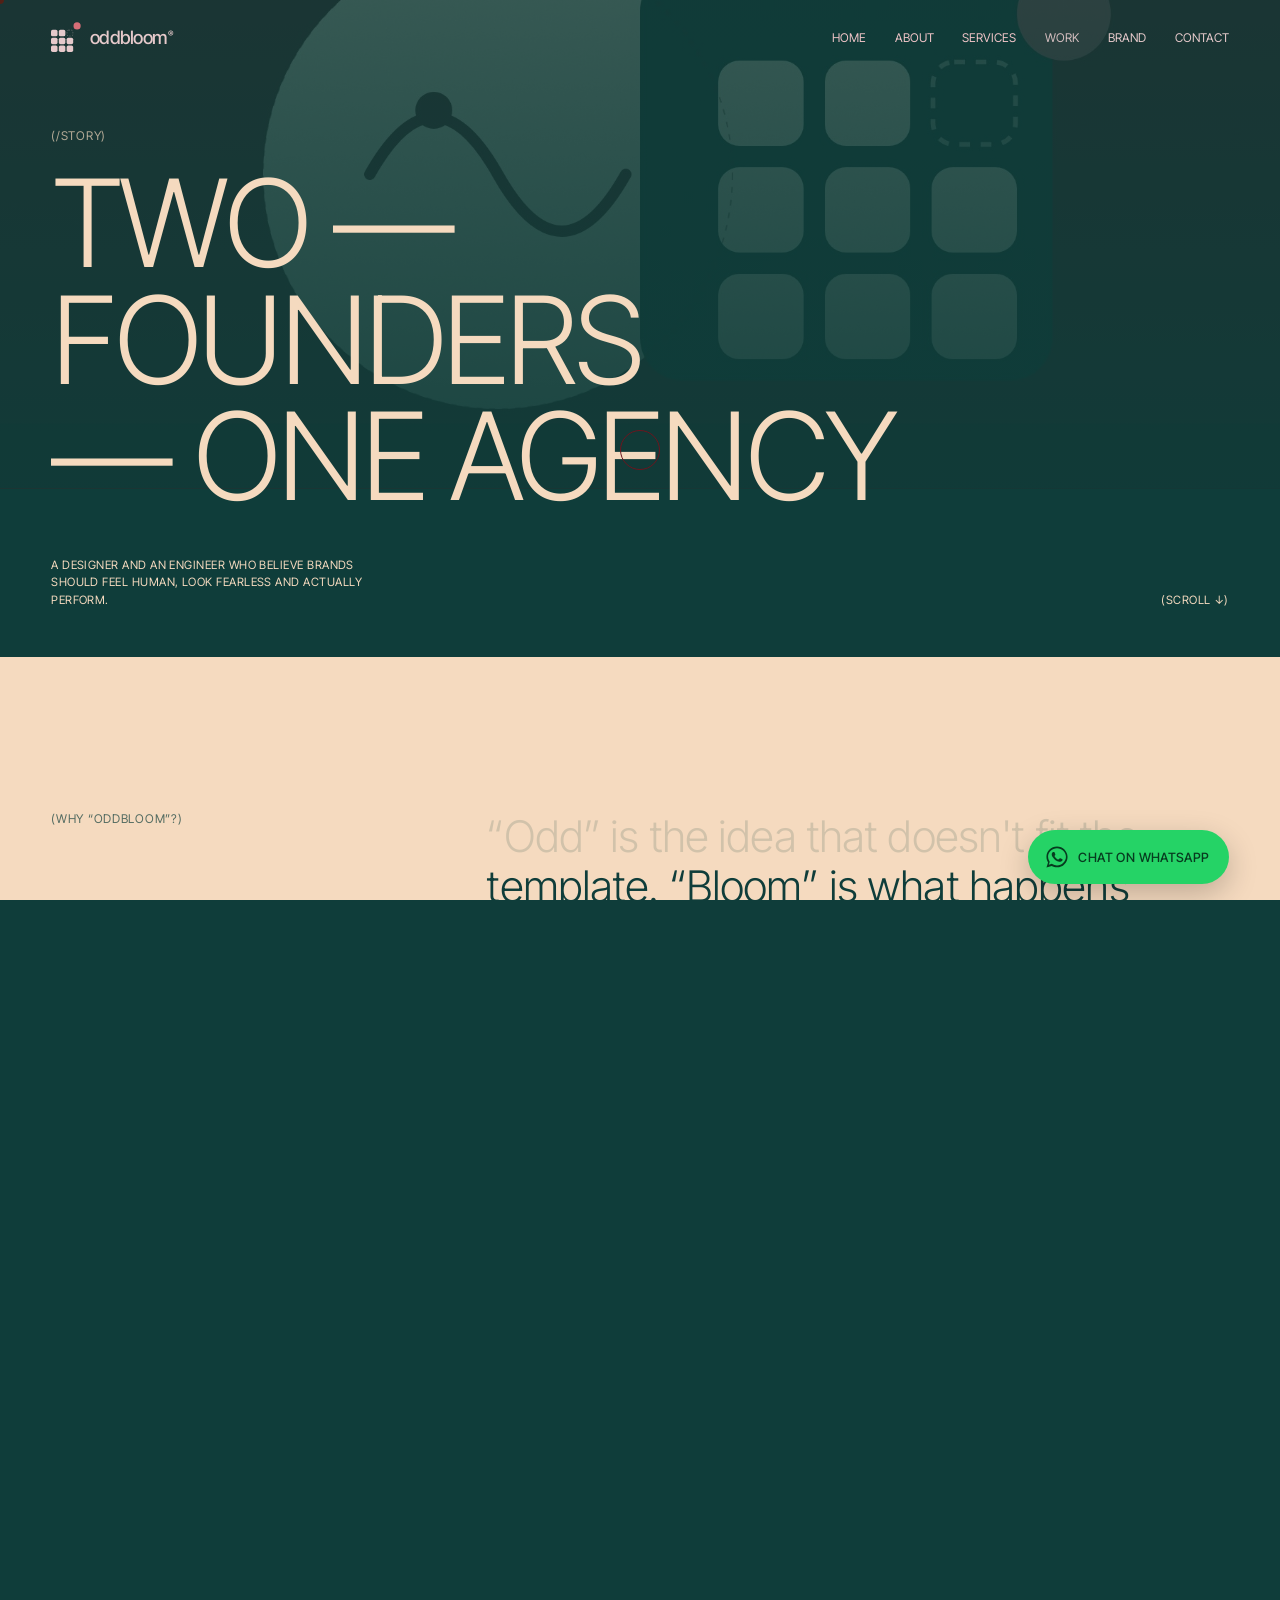
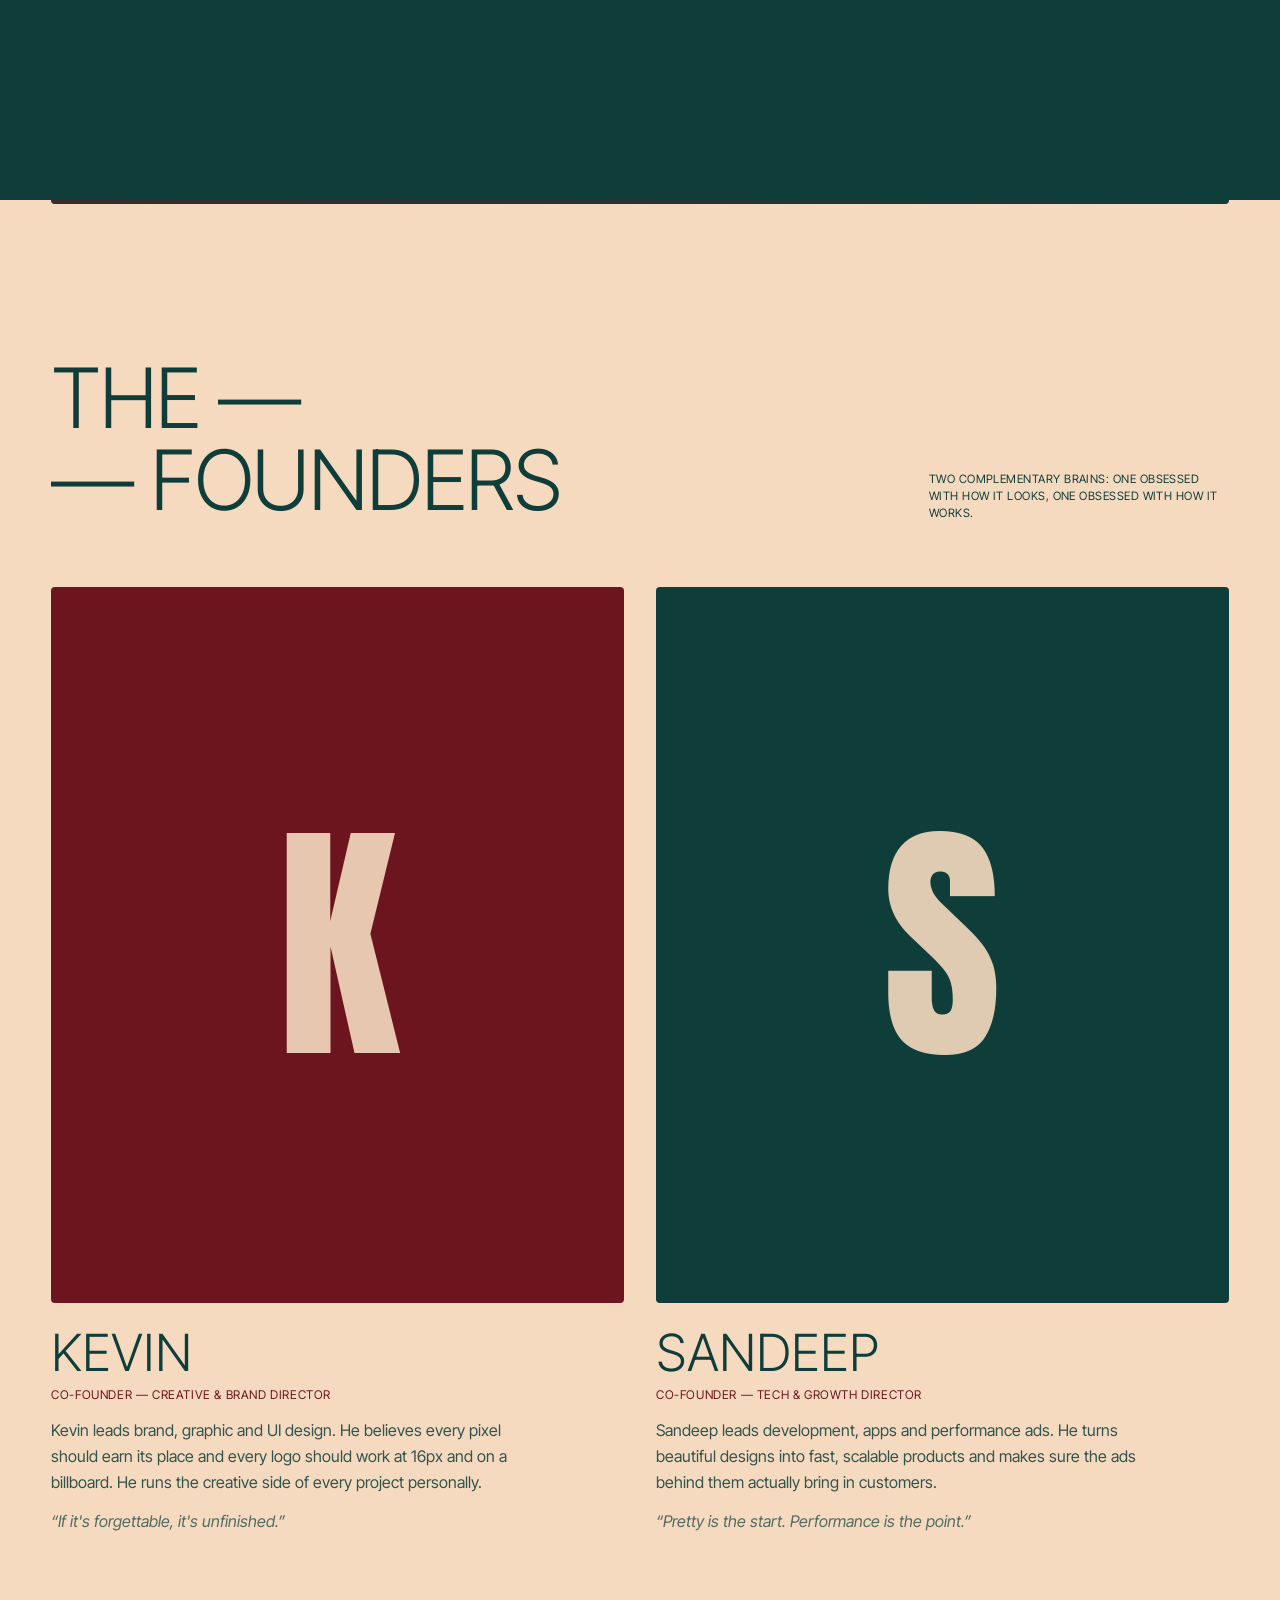
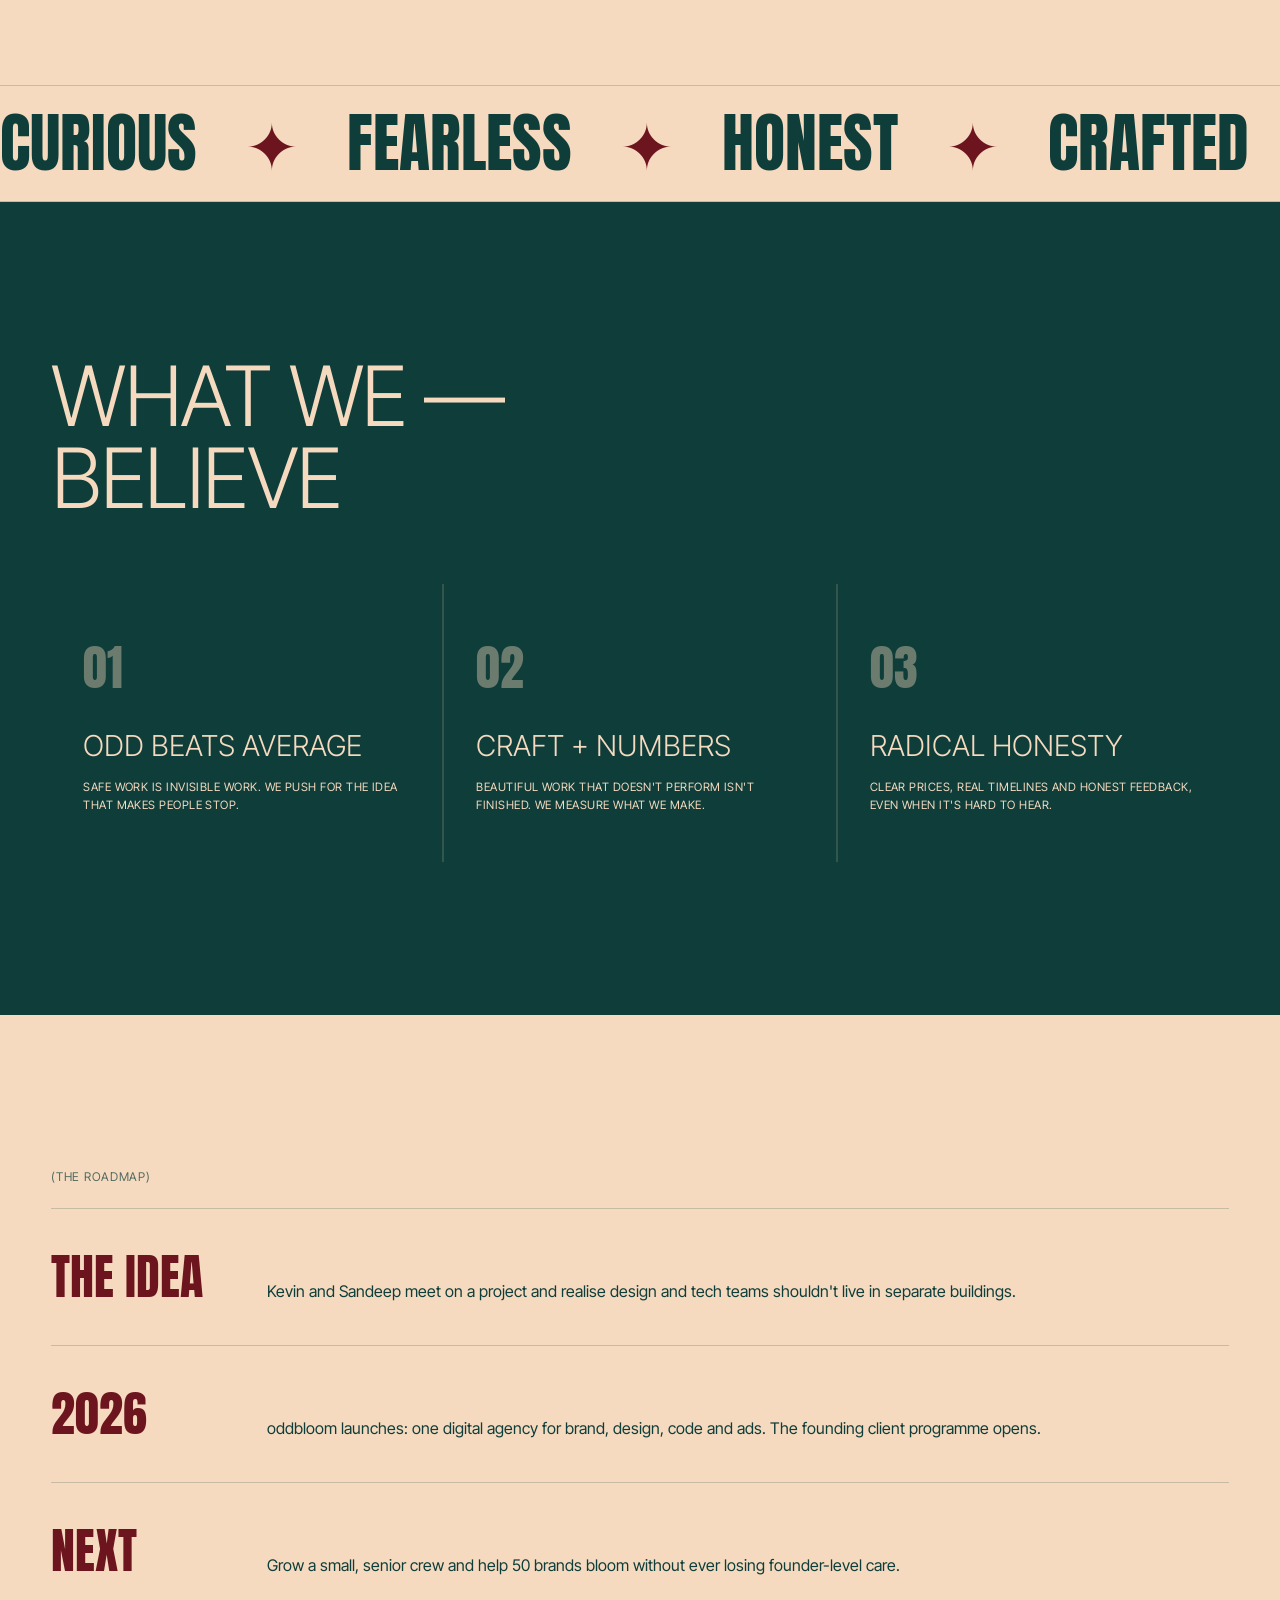
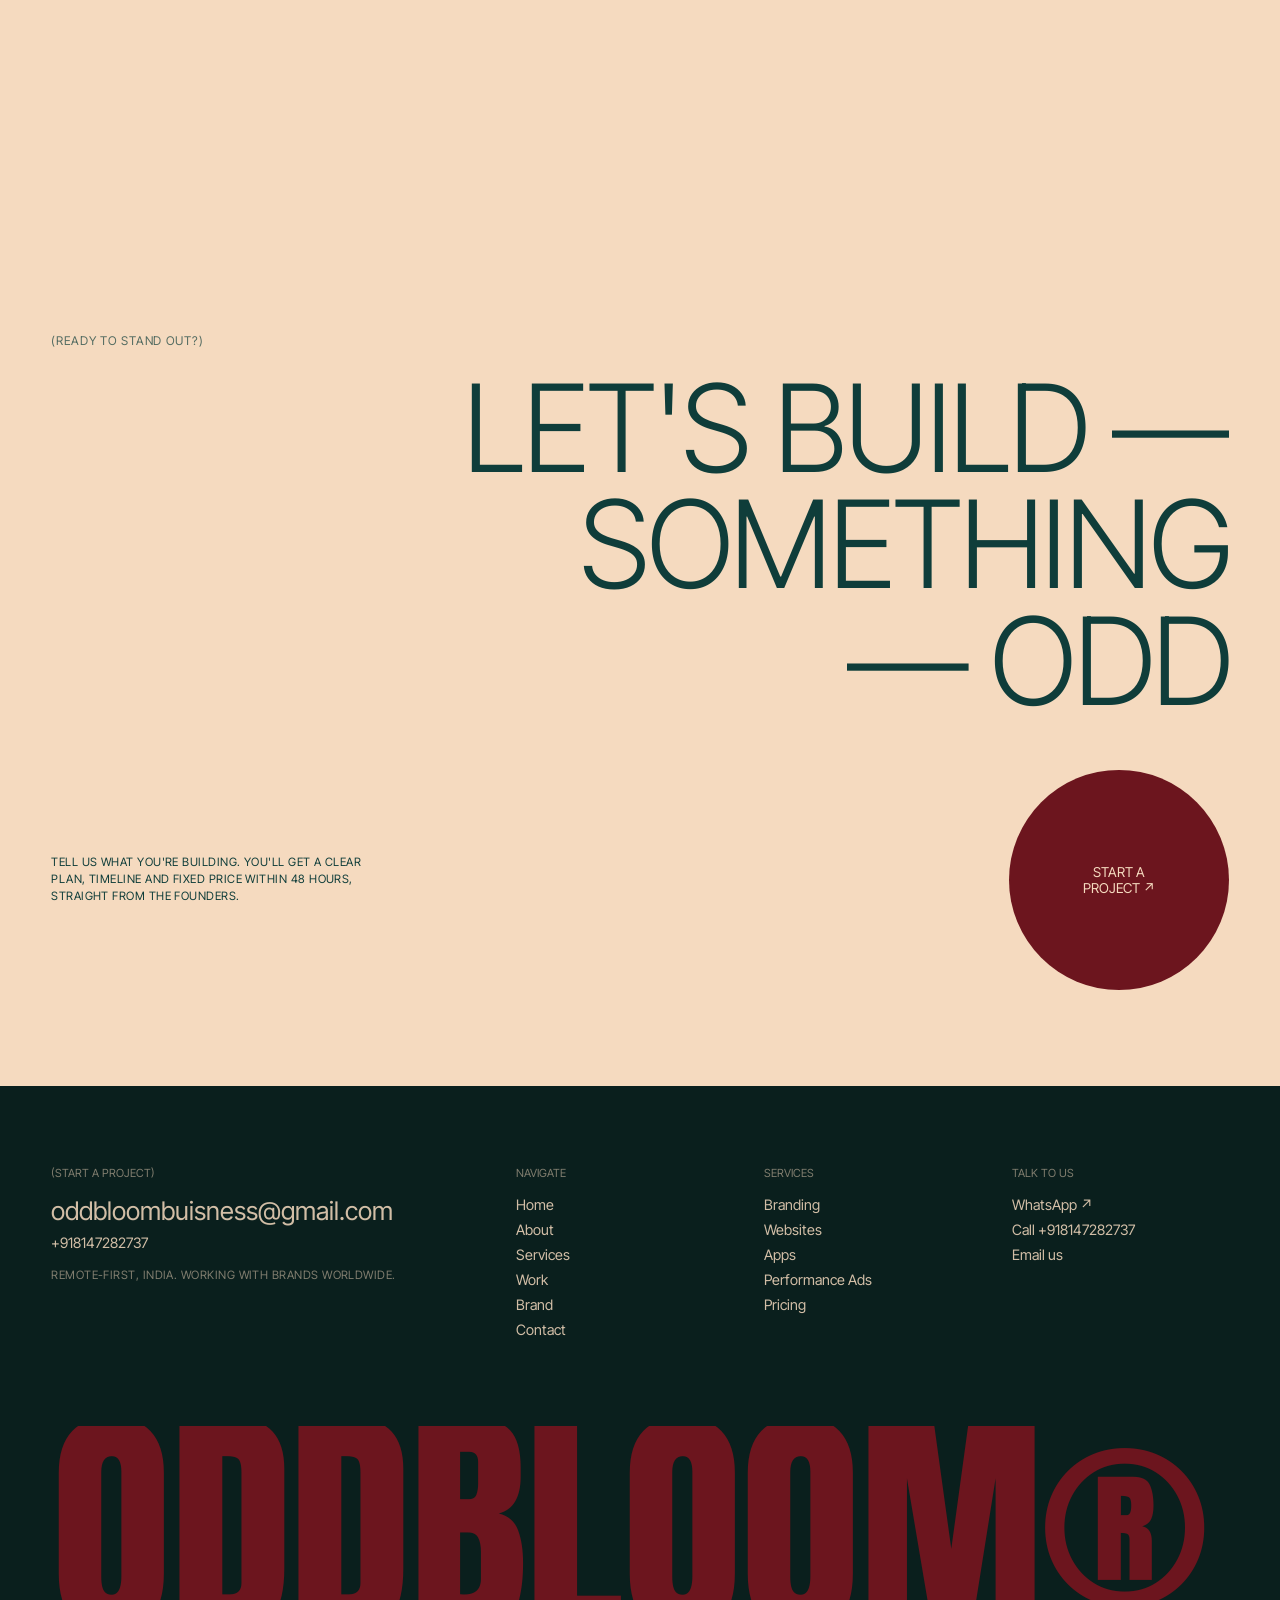
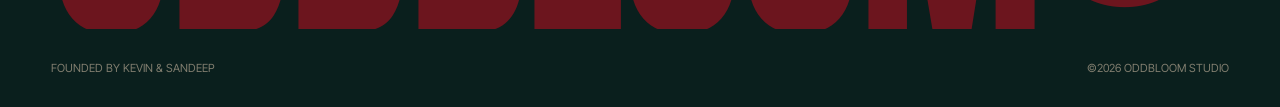
==== commit a49d0c45: "changes number and email" ====
--- a/about.html
+++ b/about.html
@@ -30,7 +30,7 @@
 </header>
 <div class="menu" id="site-menu">
   <a href="index.html"><span>Home</span></a><a href="about.html"><span>About</span></a><a href="services.html"><span>Services</span></a><a href="work.html"><span>Work</span></a><a href="brand.html"><span>Brand</span></a><a href="contact.html"><span>Contact</span></a>
-  <div class="menu-foot"><a href="https://wa.me/918147282737?text=Hi%20oddbloom%2C%20I%27d%20like%20to%20discuss%20a%20project." target="_blank" rel="noopener">WhatsApp ↗</a><a href="tel:+918147282737">+91 83602 01942</a><a href="mailto:oddbloombuisness@gmail.com">oddbloombuisness@gmail.com</a></div>
+  <div class="menu-foot"><a href="https://wa.me/918147282737?text=Hi%20oddbloom%2C%20I%27d%20like%20to%20discuss%20a%20project." target="_blank" rel="noopener">WhatsApp ↗</a><a href="tel:+918147282737">+918147282737</a><a href="mailto:oddbloombuisness@gmail.com">oddbloombuisness@gmail.com</a></div>
 </div>
 <main>
 <section class="hero page-hero dark"><div class="ph" style="opacity:.28" data-speed="0.15"><img src="https://images.pexels.com/photos/8473786/pexels-photo-8473786.jpeg?auto=compress&amp;cs=tinysrgb&amp;w=1400" srcset="https://images.pexels.com/photos/8473786/pexels-photo-8473786.jpeg?auto=compress&amp;cs=tinysrgb&amp;w=800 800w, https://images.pexels.com/photos/8473786/pexels-photo-8473786.jpeg?auto=compress&amp;cs=tinysrgb&amp;w=1400 1400w, https://images.pexels.com/photos/8473786/pexels-photo-8473786.jpeg?auto=compress&amp;cs=tinysrgb&amp;w=2000 2000w" sizes="100vw" data-fallback="assets/img/hero-about.jpg" decoding="async" alt=""></div>
@@ -91,10 +91,10 @@
 <footer class="footer">
   <div class="container">
     <div class="f-grid">
-      <div><h4>(Start a project)</h4><a href="mailto:oddbloombuisness@gmail.com" class="f-email">oddbloombuisness@gmail.com</a><a href="tel:+918147282737">+91 83602 01942</a><p class="small" style="opacity:.5;margin-top:1rem">Remote-first, India. Working with brands worldwide.</p></div>
+      <div><h4>(Start a project)</h4><a href="mailto:oddbloombuisness@gmail.com" class="f-email">oddbloombuisness@gmail.com</a><a href="tel:+918147282737">+918147282737</a><p class="small" style="opacity:.5;margin-top:1rem">Remote-first, India. Working with brands worldwide.</p></div>
       <div><h4>Navigate</h4><a href="index.html">Home</a><a href="about.html">About</a><a href="services.html">Services</a><a href="work.html">Work</a><a href="brand.html">Brand</a><a href="contact.html">Contact</a></div>
       <div><h4>Services</h4><a href="services.html#s0">Branding</a><a href="services.html#s3">Websites</a><a href="services.html#s4">Apps</a><a href="services.html#s5">Performance Ads</a><a href="services.html#pricing">Pricing</a></div>
-      <div><h4>Talk to us</h4><a href="https://wa.me/918147282737?text=Hi%20oddbloom%2C%20I%27d%20like%20to%20discuss%20a%20project." target="_blank" rel="noopener">WhatsApp ↗</a><a href="tel:+918147282737">Call +91 83602 01942</a><a href="mailto:oddbloombuisness@gmail.com">Email us</a></div>
+      <div><h4>Talk to us</h4><a href="https://wa.me/918147282737?text=Hi%20oddbloom%2C%20I%27d%20like%20to%20discuss%20a%20project." target="_blank" rel="noopener">WhatsApp ↗</a><a href="tel:+918147282737">Call +918147282737</a><a href="mailto:oddbloombuisness@gmail.com">Email us</a></div>
     </div>
     <div class="f-logo">ODDBLOOM®</div>
     <div class="f-bottom"><span>Founded by Kevin &amp; Sandeep</span><span>©<span class="year"></span> oddbloom studio</span></div>
